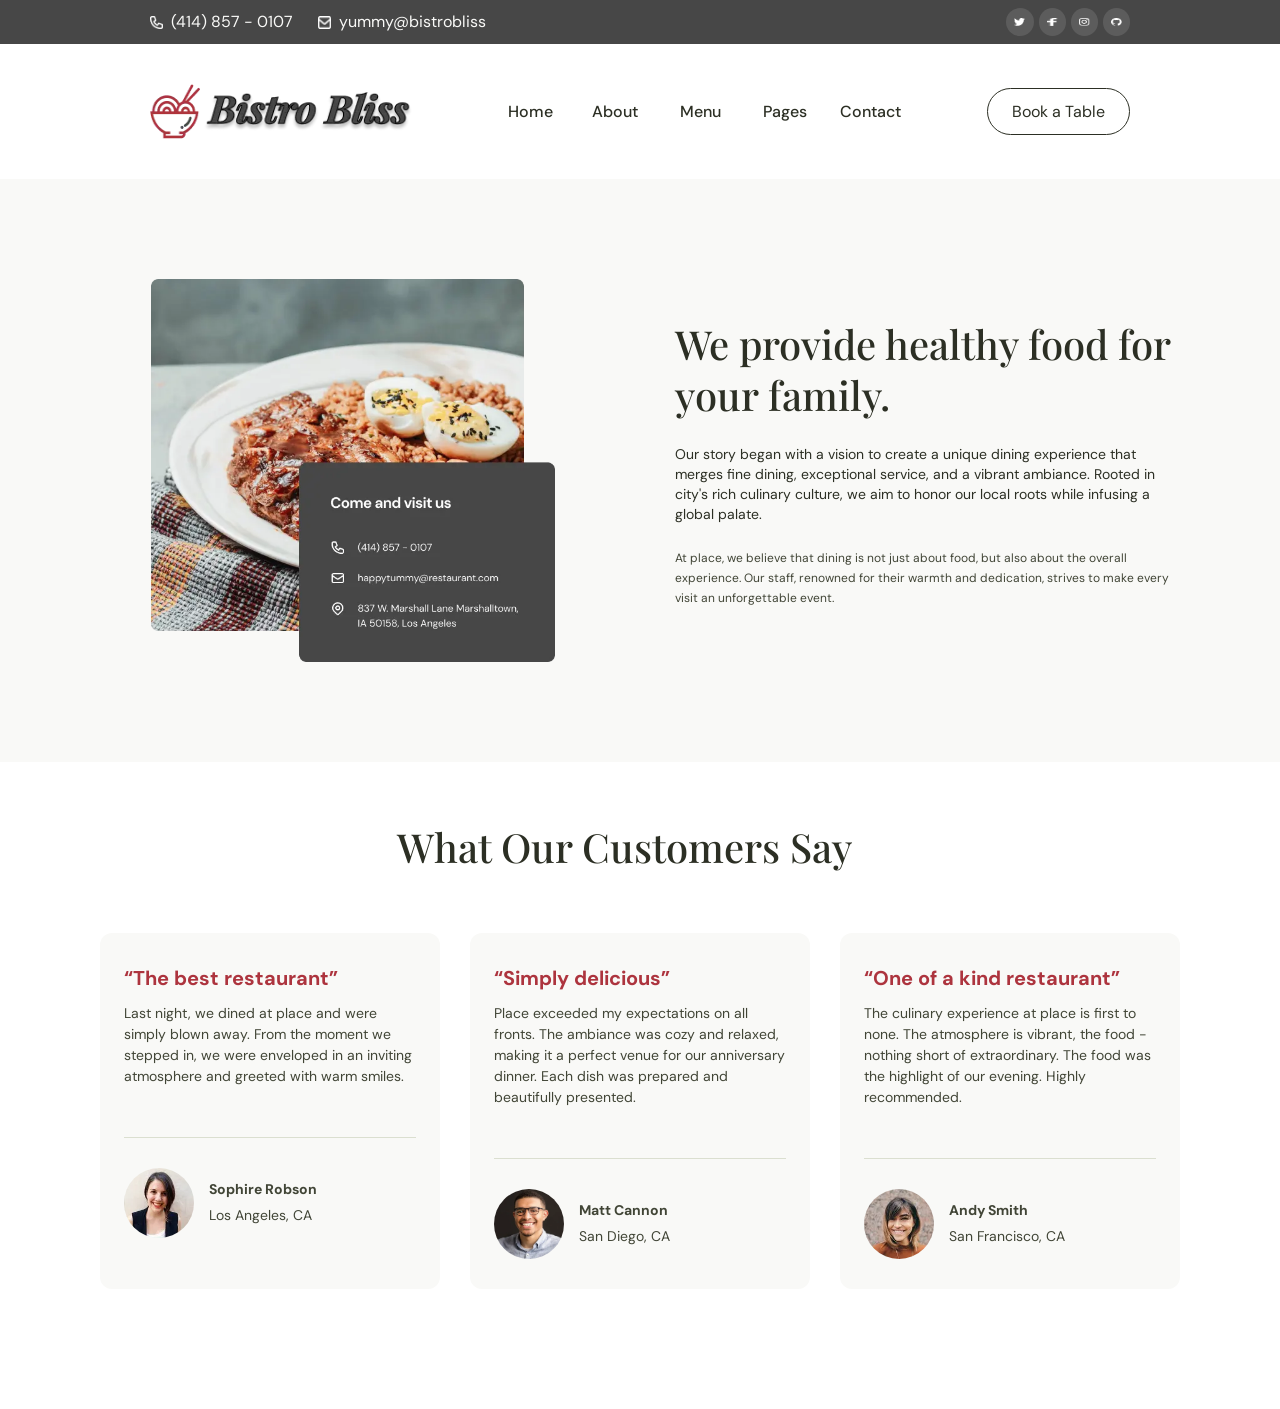
==== about.html @ e1b4f401 "about_customers_respo" ====
<!DOCTYPE html>
<html lang="en">
<head>
    <meta charset="UTF-8">
    <meta name="viewport" content="width=device-width, initial-scale=1.0">
    <link rel="preconnect" href="https://fonts.googleapis.com">
    <link rel="preconnect" href="https://fonts.gstatic.com" crossorigin>
    <link rel="preconnect" href="https://fonts.googleapis.com">
    <link rel="preconnect" href="https://fonts.gstatic.com" crossorigin>
    <link href="https://fonts.googleapis.com/css2?family=DM+Sans:ital,opsz,wght@0,9..40,100..1000;1,9..40,100..1000&family=Playfair+Display:ital,wght@0,400..900;1,400..900&display=swap" rel="stylesheet"><link href="./src/output.css" rel="stylesheet">
    <title>About</title>
</head>
<body>
        <header>
        <div class="topheader bg-topbar px-[5px] md:px-[50px] lg:px-[150px] ">
            <div class="lg:container_auto row">
            <div class="info row gap-[15px] md:gap-[25px] ">
                <div class="phone row topbar_icon">
                    <img src="./img/icons/phone.png" alt="phone" class=" w-[8px] h-[8px] md:w-[13px] md:h-[13px]">
                    <span class="font-normal text-[8px] md:text-[12px] lg:text-[16px] font-Regular">(414) 857 - 0107</span>
                </div>
                <div class="mail row topbar_icon">
                    <img src="./img/icons/mail.png" alt="mail" class="w-[8px] h-[8px] md:w-[13px] h-[13px]">
                    <span class="font-normal  text-[8px] md:text-[12px] lg:text-[16px] font-Regular">yummy@bistrobliss</span>
                </div>
            </div>
            <div class="social row gap-[5px] "> 
                <div class="icons_topbar_right">
                <img src="./img/icons/twitter.webp" alt="twitter" class="w-[11px] h-[8px]  ">
                </div>
                <div class="icons_topbar_right">
                <img src="./img/icons/facbook.webp" alt="facbook" class="w-[11px] h-[8px]">
                </div>
                <div class="icons_topbar_right">
                <img src="./img/icons/insta.webp" alt="insta" class="w-[11px] h-[8px]">
                </div>
                <div class="icons_topbar_right">
                <img src="./img/icons/githup.webp" alt="githup" class="w-[11px] h-[8px]">
                </div>
            </div>
        </div>
        </div>
        <div class="header  py-[5px] px-[5px] md:px-[50px] xl:px-[150px] md:py-[20px] lg:py-[40px]">
            <div class="lg:container_auto row">
            <div class="logo row  gap-[3px]">
                  <img src="./img/icons/header/bars.png" alt="bars" class=" w-[25px] h-[20px] md:w-[40px] h-[45px] block lg:hidden">
                <img src="./img/icons/header/japanese-food.webp" alt="japanese-food" class="w-[25px] h-[20px] md:w-[40px] h-[45px] xl:w-[50px] h-[55px]">
                <img src="./img/icons/header/Cuisine.webp" alt="Cuisine" class="w-[140px] h-[10px] md:w-[190px] h-[30px] xl:w-[210px] h-[40px]">
            </div>
            <div class="header_list hidden lg:block">
                <ul class="row gap-[8px]">
                    <li class="list_hover list_text"> Home</li>
                    <li class="list_hover list_text">About</li>
                    <li class="list_hover list_text">Menu</li>
                    <li class="list_hover list_text">Pages</li>
                    <li class="list_hover list_text">Contact</li>
                </ul>
            </div>
            <div class="header_button">
                <a href="#" class="rounded-[118px] text-[12px] md:text-[16px] w-[148px] h-[48px] border-[1.5px] text-main  py-[8px] px-[15px] md:py-[12px] md:px-[24px]">Book a Table </a>
            </div>
            </div>
        </div>
        
     </header>
      <section class="about bg-backgrond py-[60px]  px-[20px] md:px-[50px] lg:px-[100px] lg:py-[100px] ">
        <div class="container_auto grid sm:gap-[50px] xl:gap-[70px] grid-cols-1 lg:grid-cols-2">
        <div class="photo flex justify-center">
            <img src="./img/about_page/hero.webp" alt="hero_about" class= w-[80%] h-[80%] lg:w-full lg:h-full">
        </div>
        <div class="info  py-[40px] flex flex-col gap-[24px]">
            <h2 class=" text-main text-[20px] md:text-[30px] lg:text-[40px]" >We provide healthy food for your family.</h2>
            <p class=" text-main text-[10px] md:text-[12px]  lg:text-[14px] leading-[20px] font-primary ">Our story began with a vision to create a unique dining experience that merges fine dining, exceptional service, and a vibrant ambiance. Rooted in city's rich culinary culture, we aim to honor our local roots while infusing a global palate.</p>
            <p class=" text-menup text-[10px] md:text-[11px] lg:text-[12px] leading-[20px] font-primary ">At place, we believe that dining is not just about food, but also about the overall experience. Our staff, renowned for their warmth and dedication, strives to make every visit an unforgettable event.</p>
            
        </div>
        
        </div>
    </section>
    <section class="Customers  py-[40px]  px-[20px] md:px-[50px] lg:px-[100px] lg:py-[60px] ">
        <h2 class=" text-main text-[20px] md:text-[30px] lg:text-[40px] w-[90%] md:w-[50%] lg:w-[45%] mx-auto " >What Our Customers Say</h2>
      <div class="container_auto  grid grid-cols-1 md:grid-cols-2 lg:grid-cols-3 md:gap-[30px] md:py-[60px] gap-[20px] py-[30px]">
        <div class="serveices_items bg-backgrond  ">
           <div class="serveices_info flex flex-col gap-[10px] ">
           <h3 class="text-main text-[14px] md:text-[18px] lg:text-[20px] text-muted" >“The best restaurant”</h3>
           <p class=" text-menup  text-[10px] md:text-[12px]  lg:text-[14px]">Last night, we dined at place and were simply blown away. From the moment we stepped in, we were enveloped in an inviting atmosphere and greeted with warm smiles.</p>
           <div class="border-b-1 border-[#DBDFD0] py-[20px]"></div>
            <div class="user flex ] pt-[20px] gap-[15px] items-center">
                <div class="user_img ">
                    <img src="./img/customer/9e2e9da1565f9c6b2dc8497c799ae567dd434cbd.webp" alt="" class="rounded-full w-[70px]">
                </div>
                <div class="user_info flex flex-col gap-[5px]">
                    <span class="text-menup  text-[10px] md:text-[12px]  lg:text-[14px] font-bold" >Sophire Robson</span>
                    <span class="text-menup  text-[10px] md:text-[12px]  lg:text-[14px]">Los Angeles, CA</span>
                </div>
            </div>
        
            </div>
        </div>
         <div class="serveices_items bg-backgrond ">
           <div class="serveices_info flex flex-col gap-[10px]">
           <h3 class="text-main text-[14px] md:text-[18px] lg:text-[20px] text-muted" >“Simply delicious”</h3>
           <p class=" text-menup  text-[10px] md:text-[12px]  lg:text-[14px]">Place exceeded my expectations on all fronts. The ambiance was cozy and relaxed, making it a perfect venue for our anniversary dinner. Each dish was prepared and beautifully presented.</p>
           <div class="border-b-1 border-[#DBDFD0] py-[20px]"></div>
            <div class="user flex ] pt-[20px] gap-[15px] items-center">
                <div class="user_img ">
                    <img src="./img/customer/2e912c190abe8607b76bdf120be957332b759384.webp" alt="" class="rounded-full w-[70px]">
                </div>
                <div class="user_info flex flex-col gap-[5px]">
                    <span class="text-menup  text-[10px] md:text-[12px]  lg:text-[14px] font-bold" >Matt Cannon</span>
                    <span class="text-menup  text-[10px] md:text-[12px]  lg:text-[14px]">San Diego, CA</span>
                </div>
            </div>
        
            </div>
        </div>
        <div class="serveices_items bg-backgrond ">
           <div class="serveices_info flex flex-col gap-[10px]">
           <h3 class="text-main text-[14px] md:text-[18px] lg:text-[20px] text-muted" >“One of a kind restaurant”</h3>
           <p class=" text-menup  text-[10px] md:text-[12px]  lg:text-[14px]">The culinary experience at place is first to none. The atmosphere is vibrant, the food - nothing short of extraordinary. The food was the highlight of our evening. Highly recommended.</p>
           <div class="border-b-1 border-[#DBDFD0] py-[20px]"></div>
            <div class="user flex ] pt-[20px] gap-[15px] items-center">
                <div class="user_img ">
                    <img src="./img/customer/1748354c4f162c8c18fab19a888f0b7bb1361f13.webp" alt="" class="rounded-full w-[70px]">
                </div>
                <div class="user_info flex flex-col gap-[5px]">
                    <span class="text-menup  text-[10px] md:text-[12px]  lg:text-[14px] font-bold" >Andy Smith</span>
                    <span class="text-menup  text-[10px] md:text-[12px]  lg:text-[14px]">San Francisco, CA</span>
                </div>
            </div>
        
            </div>
        </div>
      </div>
    </section>
</body>
</html>
---- src/output.css ----
/*! tailwindcss v4.2.4 | MIT License | https://tailwindcss.com */
@layer properties;
@layer theme, base, components, utilities;
@layer theme {
  :root, :host {
    --font-sans: ui-sans-serif, system-ui, sans-serif, "Apple Color Emoji",
      "Segoe UI Emoji", "Segoe UI Symbol", "Noto Color Emoji";
    --font-mono: ui-monospace, SFMono-Regular, Menlo, Monaco, Consolas, "Liberation Mono",
      "Courier New", monospace;
    --color-gray-500: oklch(55.1% 0.027 264.364);
    --color-white: #fff;
    --spacing: 0.25rem;
    --font-weight-normal: 400;
    --font-weight-medium: 500;
    --font-weight-bold: 700;
    --default-transition-duration: 150ms;
    --default-transition-timing-function: cubic-bezier(0.4, 0, 0.2, 1);
    --default-font-family: var(--font-sans);
    --default-mono-font-family: var(--font-mono);
    --color-backgrond: #F9F9F7;
    --color-forground: #FFFFFF;
    --color-main: #2C2F24;
    --color-muted: #AD343E;
    --color-topbar: #474747;
    --color-redbutton: #AD343E;
    --font-primary: "DM Sans";
    --color-menup: #414536;
    --color-iconBG: #F9F9F71F;
  }
}
@layer base {
  *, ::after, ::before, ::backdrop, ::file-selector-button {
    box-sizing: border-box;
    margin: 0;
    padding: 0;
    border: 0 solid;
  }
  html, :host {
    line-height: 1.5;
    -webkit-text-size-adjust: 100%;
    tab-size: 4;
    font-family: var(--default-font-family, ui-sans-serif, system-ui, sans-serif, "Apple Color Emoji", "Segoe UI Emoji", "Segoe UI Symbol", "Noto Color Emoji");
    font-feature-settings: var(--default-font-feature-settings, normal);
    font-variation-settings: var(--default-font-variation-settings, normal);
    -webkit-tap-highlight-color: transparent;
  }
  hr {
    height: 0;
    color: inherit;
    border-top-width: 1px;
  }
  abbr:where([title]) {
    -webkit-text-decoration: underline dotted;
    text-decoration: underline dotted;
  }
  h1, h2, h3, h4, h5, h6 {
    font-size: inherit;
    font-weight: inherit;
  }
  a {
    color: inherit;
    -webkit-text-decoration: inherit;
    text-decoration: inherit;
  }
  b, strong {
    font-weight: bolder;
  }
  code, kbd, samp, pre {
    font-family: var(--default-mono-font-family, ui-monospace, SFMono-Regular, Menlo, Monaco, Consolas, "Liberation Mono", "Courier New", monospace);
    font-feature-settings: var(--default-mono-font-feature-settings, normal);
    font-variation-settings: var(--default-mono-font-variation-settings, normal);
    font-size: 1em;
  }
  small {
    font-size: 80%;
  }
  sub, sup {
    font-size: 75%;
    line-height: 0;
    position: relative;
    vertical-align: baseline;
  }
  sub {
    bottom: -0.25em;
  }
  sup {
    top: -0.5em;
  }
  table {
    text-indent: 0;
    border-color: inherit;
    border-collapse: collapse;
  }
  :-moz-focusring {
    outline: auto;
  }
  progress {
    vertical-align: baseline;
  }
  summary {
    display: list-item;
  }
  ol, ul, menu {
    list-style: none;
  }
  img, svg, video, canvas, audio, iframe, embed, object {
    display: block;
    vertical-align: middle;
  }
  img, video {
    max-width: 100%;
    height: auto;
  }
  button, input, select, optgroup, textarea, ::file-selector-button {
    font: inherit;
    font-feature-settings: inherit;
    font-variation-settings: inherit;
    letter-spacing: inherit;
    color: inherit;
    border-radius: 0;
    background-color: transparent;
    opacity: 1;
  }
  :where(select:is([multiple], [size])) optgroup {
    font-weight: bolder;
  }
  :where(select:is([multiple], [size])) optgroup option {
    padding-inline-start: 20px;
  }
  ::file-selector-button {
    margin-inline-end: 4px;
  }
  ::placeholder {
    opacity: 1;
  }
  @supports (not (-webkit-appearance: -apple-pay-button))  or (contain-intrinsic-size: 1px) {
    ::placeholder {
      color: currentcolor;
      @supports (color: color-mix(in lab, red, red)) {
        color: color-mix(in oklab, currentcolor 50%, transparent);
      }
    }
  }
  textarea {
    resize: vertical;
  }
  ::-webkit-search-decoration {
    -webkit-appearance: none;
  }
  ::-webkit-date-and-time-value {
    min-height: 1lh;
    text-align: inherit;
  }
  ::-webkit-datetime-edit {
    display: inline-flex;
  }
  ::-webkit-datetime-edit-fields-wrapper {
    padding: 0;
  }
  ::-webkit-datetime-edit, ::-webkit-datetime-edit-year-field, ::-webkit-datetime-edit-month-field, ::-webkit-datetime-edit-day-field, ::-webkit-datetime-edit-hour-field, ::-webkit-datetime-edit-minute-field, ::-webkit-datetime-edit-second-field, ::-webkit-datetime-edit-millisecond-field, ::-webkit-datetime-edit-meridiem-field {
    padding-block: 0;
  }
  ::-webkit-calendar-picker-indicator {
    line-height: 1;
  }
  :-moz-ui-invalid {
    box-shadow: none;
  }
  button, input:where([type="button"], [type="reset"], [type="submit"]), ::file-selector-button {
    appearance: button;
  }
  ::-webkit-inner-spin-button, ::-webkit-outer-spin-button {
    height: auto;
  }
  [hidden]:where(:not([hidden="until-found"])) {
    display: none !important;
  }
}
@layer utilities {
  .absolute_hero {
    position: absolute;
    inset: calc(var(--spacing) * 0);
    margin-inline: auto;
    display: flex;
    width: 95%;
    flex-direction: column;
    align-items: center;
    justify-content: center;
    gap: 15px;
    text-align: center;
    color: var(--color-main);
    @media (width >= 48rem) {
      width: 80%;
    }
    @media (width >= 64rem) {
      width: 60%;
    }
    @media (width >= 64rem) {
      gap: 30px;
    }
    @media (width >= 80rem) {
      width: 50%;
    }
  }
  .relative {
    position: relative;
  }
  .container_auto {
    width: 100%;
    @media (width >= 40rem) {
      max-width: 40rem;
    }
    @media (width >= 48rem) {
      max-width: 48rem;
    }
    @media (width >= 64rem) {
      max-width: 64rem;
    }
    @media (width >= 80rem) {
      max-width: 80rem;
    }
    @media (width >= 96rem) {
      max-width: 96rem;
    }
    margin-inline: auto;
  }
  .mx-auto {
    margin-inline: auto;
  }
  .list_hover {
    display: flex;
    height: 20px;
    width: 65px;
    align-items: center;
    justify-content: center;
    border-radius: 32px;
    padding-inline: 16px;
    padding-block: 4px;
    transition-property: .5s;
    transition-timing-function: var(--tw-ease, var(--default-transition-timing-function));
    transition-duration: var(--tw-duration, var(--default-transition-duration));
    &:hover {
      @media (hover: hover) {
        background-color: #DBDFD0;
      }
    }
    @media (width >= 48rem) {
      height: 32px;
    }
    @media (width >= 48rem) {
      width: 77px;
    }
  }
  .icons_footer_right {
    display: flex;
    height: 20px;
    width: 20px;
    align-items: center;
    justify-content: center;
    border-radius: calc(infinity * 1px);
    background-color: var(--color-muted);
    transition-property: .5s;
    transition-timing-function: var(--tw-ease, var(--default-transition-timing-function));
    transition-duration: var(--tw-duration, var(--default-transition-duration));
    &:hover {
      @media (hover: hover) {
        background-color: var(--color-gray-500);
      }
    }
    @media (width >= 48rem) {
      height: 27.17px;
    }
    @media (width >= 48rem) {
      width: 27.17px;
    }
  }
  .icons_topbar_right {
    display: flex;
    height: 15px;
    width: 15px;
    align-items: center;
    justify-content: center;
    border-radius: calc(infinity * 1px);
    background-color: var(--color-iconBG);
    transition-property: .5s;
    transition-timing-function: var(--tw-ease, var(--default-transition-timing-function));
    transition-duration: var(--tw-duration, var(--default-transition-duration));
    &:hover {
      @media (hover: hover) {
        background-color: var(--color-gray-500);
      }
    }
    @media (width >= 48rem) {
      height: 27.17px;
    }
    @media (width >= 48rem) {
      width: 27.17px;
    }
  }
  .menu_items {
    display: flex;
    flex-direction: column;
    align-items: center;
    gap: 20px;
    border-radius: 12px;
    border-style: var(--tw-border-style);
    border-width: 1.5px;
    border-color: #DBDFD0;
    padding-inline: 24px;
    padding-block: 30px;
    text-align: center;
  }
  .serve_items {
    display: flex;
    flex-direction: column;
    gap: 15px;
    border-radius: 12px;
    background-color: var(--color-white);
  }
  .serveices_items {
    display: flex;
    flex-direction: column;
    gap: 30px;
    border-radius: 12px;
    padding-inline: 24px;
    padding-block: 30px;
  }
  .row {
    display: flex;
    align-items: center;
    justify-content: space-between;
  }
  .block {
    display: block;
  }
  .flex {
    display: flex;
  }
  .grid {
    display: grid;
  }
  .hidden {
    display: none;
  }
  .inline-block {
    display: inline-block;
  }
  .table {
    display: table;
  }
  .h-\[8px\] {
    height: 8px;
  }
  .h-\[10px\] {
    height: 10px;
  }
  .h-\[13px\] {
    height: 13px;
  }
  .h-\[20px\] {
    height: 20px;
  }
  .h-\[30px\] {
    height: 30px;
  }
  .h-\[40px\] {
    height: 40px;
  }
  .h-\[45px\] {
    height: 45px;
  }
  .h-\[48px\] {
    height: 48px;
  }
  .h-\[55px\] {
    height: 55px;
  }
  .h-\[80\%\] {
    height: 80%;
  }
  .h-full {
    height: 100%;
  }
  .h-screen {
    height: 100vh;
  }
  .w-\[8px\] {
    width: 8px;
  }
  .w-\[11px\] {
    width: 11px;
  }
  .w-\[25px\] {
    width: 25px;
  }
  .w-\[70px\] {
    width: 70px;
  }
  .w-\[80\%\] {
    width: 80%;
  }
  .w-\[90\%\] {
    width: 90%;
  }
  .w-\[100\%\] {
    width: 100%;
  }
  .w-\[140px\] {
    width: 140px;
  }
  .w-\[148px\] {
    width: 148px;
  }
  .w-full {
    width: 100%;
  }
  .flex-1 {
    flex: 1;
  }
  .border-collapse {
    border-collapse: collapse;
  }
  .resize {
    resize: both;
  }
  .grid-cols-1 {
    grid-template-columns: repeat(1, minmax(0, 1fr));
  }
  .flex-col {
    flex-direction: column;
  }
  .topbar_icon {
    align-items: center;
    gap: 8px;
    padding-block: 10px;
    font-family: var(--font-primary);
    color: var(--color-backgrond);
  }
  .items-center {
    align-items: center;
  }
  .justify-between {
    justify-content: space-between;
  }
  .justify-center {
    justify-content: center;
  }
  .justify-items-center {
    justify-items: center;
  }
  .gap-\[3px\] {
    gap: 3px;
  }
  .gap-\[5px\] {
    gap: 5px;
  }
  .gap-\[8px\] {
    gap: 8px;
  }
  .gap-\[10px\] {
    gap: 10px;
  }
  .gap-\[15px\] {
    gap: 15px;
  }
  .gap-\[20px\] {
    gap: 20px;
  }
  .gap-\[24px\] {
    gap: 24px;
  }
  .gap-\[50px\] {
    gap: 50px;
  }
  .gap-\[100px\] {
    gap: 100px;
  }
  .button {
    border-radius: 118px;
    border-style: var(--tw-border-style);
    border-width: 1.5px;
    padding-inline: 14px;
    padding-block: 10px;
    font-size: 10px;
    --tw-font-weight: var(--font-weight-bold);
    font-weight: var(--font-weight-bold);
    color: var(--color-main);
    @media (width >= 48rem) {
      padding-inline: 24px;
    }
    @media (width >= 48rem) {
      padding-block: 12px;
    }
    @media (width >= 48rem) {
      font-size: 16px;
    }
  }
  .rounded-\[118px\] {
    border-radius: 118px;
  }
  .rounded-full {
    border-radius: calc(infinity * 1px);
  }
  .border {
    border-style: var(--tw-border-style);
    border-width: 1px;
  }
  .border-\[1\.5px\] {
    border-style: var(--tw-border-style);
    border-width: 1.5px;
  }
  .border-b-1 {
    border-bottom-style: var(--tw-border-style);
    border-bottom-width: 1px;
  }
  .border-\[\#DBDFD0\] {
    border-color: #DBDFD0;
  }
  .button_hover {
    transition-property: .5s;
    transition-timing-function: var(--tw-ease, var(--default-transition-timing-function));
    transition-duration: var(--tw-duration, var(--default-transition-duration));
    &:hover {
      @media (hover: hover) {
        background-color: #3f413d86;
      }
    }
  }
  .bg-backgrond {
    background-color: var(--color-backgrond);
  }
  .bg-redbutton {
    background-color: var(--color-redbutton);
  }
  .bg-topbar {
    background-color: var(--color-topbar);
  }
  .object-cover {
    object-fit: cover;
  }
  .px-\[5px\] {
    padding-inline: 5px;
  }
  .px-\[15px\] {
    padding-inline: 15px;
  }
  .px-\[20px\] {
    padding-inline: 20px;
  }
  .py-\[5px\] {
    padding-block: 5px;
  }
  .py-\[8px\] {
    padding-block: 8px;
  }
  .py-\[20px\] {
    padding-block: 20px;
  }
  .py-\[30px\] {
    padding-block: 30px;
  }
  .py-\[40px\] {
    padding-block: 40px;
  }
  .py-\[60px\] {
    padding-block: 60px;
  }
  .pt-\[20px\] {
    padding-top: 20px;
  }
  .pb-\[40px\] {
    padding-bottom: 40px;
  }
  .text-center {
    text-align: center;
  }
  .span_contant {
    font-family: var(--font-primary);
    font-size: 10px;
    --tw-font-weight: var(--font-weight-medium);
    font-weight: var(--font-weight-medium);
    @media (width >= 48rem) {
      font-size: 12px;
    }
    @media (width >= 64rem) {
      font-size: 14px;
    }
  }
  .font-primary {
    font-family: var(--font-primary);
  }
  .list_text {
    font-size: 16px;
    --tw-leading: 24px;
    line-height: 24px;
    --tw-font-weight: var(--font-weight-medium);
    font-weight: var(--font-weight-medium);
    color: var(--color-main);
  }
  .text-\[8px\] {
    font-size: 8px;
  }
  .text-\[10px\] {
    font-size: 10px;
  }
  .text-\[12px\] {
    font-size: 12px;
  }
  .text-\[14px\] {
    font-size: 14px;
  }
  .text-\[20px\] {
    font-size: 20px;
  }
  .text-\[24px\] {
    font-size: 24px;
  }
  .leading-\[12px\] {
    --tw-leading: 12px;
    line-height: 12px;
  }
  .leading-\[20px\] {
    --tw-leading: 20px;
    line-height: 20px;
  }
  .leading-\[24px\] {
    --tw-leading: 24px;
    line-height: 24px;
  }
  .leading-\[30px\] {
    --tw-leading: 30px;
    line-height: 30px;
  }
  .font-bold {
    --tw-font-weight: var(--font-weight-bold);
    font-weight: var(--font-weight-bold);
  }
  .font-medium {
    --tw-font-weight: var(--font-weight-medium);
    font-weight: var(--font-weight-medium);
  }
  .font-normal {
    --tw-font-weight: var(--font-weight-normal);
    font-weight: var(--font-weight-normal);
  }
  .text-\[\#ADB29E\] {
    color: #ADB29E;
  }
  .text-forground {
    color: var(--color-forground);
  }
  .text-main {
    color: var(--color-main);
  }
  .text-menup {
    color: var(--color-menup);
  }
  .text-muted {
    color: var(--color-muted);
  }
  .underline {
    text-decoration-line: underline;
  }
  .outline {
    outline-style: var(--tw-outline-style);
    outline-width: 1px;
  }
  .sm\:gap-\[10px\] {
    @media (width >= 40rem) {
      gap: 10px;
    }
  }
  .sm\:gap-\[50px\] {
    @media (width >= 40rem) {
      gap: 50px;
    }
  }
  .md\:h-\[13px\] {
    @media (width >= 48rem) {
      height: 13px;
    }
  }
  .md\:w-\[13px\] {
    @media (width >= 48rem) {
      width: 13px;
    }
  }
  .md\:w-\[40px\] {
    @media (width >= 48rem) {
      width: 40px;
    }
  }
  .md\:w-\[50\%\] {
    @media (width >= 48rem) {
      width: 50%;
    }
  }
  .md\:w-\[75\%\] {
    @media (width >= 48rem) {
      width: 75%;
    }
  }
  .md\:w-\[190px\] {
    @media (width >= 48rem) {
      width: 190px;
    }
  }
  .md\:flex-1 {
    @media (width >= 48rem) {
      flex: 1;
    }
  }
  .md\:grid-cols-2 {
    @media (width >= 48rem) {
      grid-template-columns: repeat(2, minmax(0, 1fr));
    }
  }
  .md\:gap-\[0px\] {
    @media (width >= 48rem) {
      gap: 0px;
    }
  }
  .md\:gap-\[25px\] {
    @media (width >= 48rem) {
      gap: 25px;
    }
  }
  .md\:gap-\[30px\] {
    @media (width >= 48rem) {
      gap: 30px;
    }
  }
  .md\:gap-\[50px\] {
    @media (width >= 48rem) {
      gap: 50px;
    }
  }
  .md\:px-\[24px\] {
    @media (width >= 48rem) {
      padding-inline: 24px;
    }
  }
  .md\:px-\[50px\] {
    @media (width >= 48rem) {
      padding-inline: 50px;
    }
  }
  .md\:py-\[12px\] {
    @media (width >= 48rem) {
      padding-block: 12px;
    }
  }
  .md\:py-\[20px\] {
    @media (width >= 48rem) {
      padding-block: 20px;
    }
  }
  .md\:py-\[60px\] {
    @media (width >= 48rem) {
      padding-block: 60px;
    }
  }
  .md\:py-\[90px\] {
    @media (width >= 48rem) {
      padding-block: 90px;
    }
  }
  .md\:text-\[1px\] {
    @media (width >= 48rem) {
      font-size: 1px;
    }
  }
  .md\:text-\[11px\] {
    @media (width >= 48rem) {
      font-size: 11px;
    }
  }
  .md\:text-\[12px\] {
    @media (width >= 48rem) {
      font-size: 12px;
    }
  }
  .md\:text-\[14px\] {
    @media (width >= 48rem) {
      font-size: 14px;
    }
  }
  .md\:text-\[16px\] {
    @media (width >= 48rem) {
      font-size: 16px;
    }
  }
  .md\:text-\[18px\] {
    @media (width >= 48rem) {
      font-size: 18px;
    }
  }
  .md\:text-\[30px\] {
    @media (width >= 48rem) {
      font-size: 30px;
    }
  }
  .md\:text-\[40px\] {
    @media (width >= 48rem) {
      font-size: 40px;
    }
  }
  .md\:leading-\[20px\] {
    @media (width >= 48rem) {
      --tw-leading: 20px;
      line-height: 20px;
    }
  }
  .md\:leading-\[70px\] {
    @media (width >= 48rem) {
      --tw-leading: 70px;
      line-height: 70px;
    }
  }
  .lg\:container_auto {
    @media (width >= 64rem) {
      width: 100%;
      @media (width >= 40rem) {
        max-width: 40rem;
      }
      @media (width >= 48rem) {
        max-width: 48rem;
      }
      @media (width >= 64rem) {
        max-width: 64rem;
      }
      @media (width >= 80rem) {
        max-width: 80rem;
      }
      @media (width >= 96rem) {
        max-width: 96rem;
      }
      margin-inline: auto;
    }
  }
  .lg\:block {
    @media (width >= 64rem) {
      display: block;
    }
  }
  .lg\:hidden {
    @media (width >= 64rem) {
      display: none;
    }
  }
  .lg\:h-full {
    @media (width >= 64rem) {
      height: 100%;
    }
  }
  .lg\:w-\[45\%\] {
    @media (width >= 64rem) {
      width: 45%;
    }
  }
  .lg\:w-\[70\%\] {
    @media (width >= 64rem) {
      width: 70%;
    }
  }
  .lg\:w-full {
    @media (width >= 64rem) {
      width: 100%;
    }
  }
  .lg\:grid-cols-2 {
    @media (width >= 64rem) {
      grid-template-columns: repeat(2, minmax(0, 1fr));
    }
  }
  .lg\:grid-cols-3 {
    @media (width >= 64rem) {
      grid-template-columns: repeat(3, minmax(0, 1fr));
    }
  }
  .lg\:gap-\[30px\] {
    @media (width >= 64rem) {
      gap: 30px;
    }
  }
  .lg\:gap-\[100px\] {
    @media (width >= 64rem) {
      gap: 100px;
    }
  }
  .lg\:px-\[100px\] {
    @media (width >= 64rem) {
      padding-inline: 100px;
    }
  }
  .lg\:px-\[150px\] {
    @media (width >= 64rem) {
      padding-inline: 150px;
    }
  }
  .lg\:py-\[40px\] {
    @media (width >= 64rem) {
      padding-block: 40px;
    }
  }
  .lg\:py-\[60px\] {
    @media (width >= 64rem) {
      padding-block: 60px;
    }
  }
  .lg\:py-\[100px\] {
    @media (width >= 64rem) {
      padding-block: 100px;
    }
  }
  .lg\:text-\[12px\] {
    @media (width >= 64rem) {
      font-size: 12px;
    }
  }
  .lg\:text-\[14px\] {
    @media (width >= 64rem) {
      font-size: 14px;
    }
  }
  .lg\:text-\[16px\] {
    @media (width >= 64rem) {
      font-size: 16px;
    }
  }
  .lg\:text-\[20px\] {
    @media (width >= 64rem) {
      font-size: 20px;
    }
  }
  .lg\:text-\[40px\] {
    @media (width >= 64rem) {
      font-size: 40px;
    }
  }
  .lg\:text-\[70px\] {
    @media (width >= 64rem) {
      font-size: 70px;
    }
  }
  .lg\:leading-\[32px\] {
    @media (width >= 64rem) {
      --tw-leading: 32px;
      line-height: 32px;
    }
  }
  .lg\:leading-\[70px\] {
    @media (width >= 64rem) {
      --tw-leading: 70px;
      line-height: 70px;
    }
  }
  .xl\:w-\[50px\] {
    @media (width >= 80rem) {
      width: 50px;
    }
  }
  .xl\:w-\[210px\] {
    @media (width >= 80rem) {
      width: 210px;
    }
  }
  .xl\:grid-cols-4 {
    @media (width >= 80rem) {
      grid-template-columns: repeat(4, minmax(0, 1fr));
    }
  }
  .xl\:gap-\[10px\] {
    @media (width >= 80rem) {
      gap: 10px;
    }
  }
  .xl\:gap-\[20px\] {
    @media (width >= 80rem) {
      gap: 20px;
    }
  }
  .xl\:gap-\[70px\] {
    @media (width >= 80rem) {
      gap: 70px;
    }
  }
  .xl\:px-\[150px\] {
    @media (width >= 80rem) {
      padding-inline: 150px;
    }
  }
  .xl\:text-\[100px\] {
    @media (width >= 80rem) {
      font-size: 100px;
    }
  }
  .xl\:leading-\[96px\] {
    @media (width >= 80rem) {
      --tw-leading: 96px;
      line-height: 96px;
    }
  }
}
@layer base {
  img , li {
    cursor: pointer;
  }
  body {
    font-family: var(--font-primary);
  }
  h2 {
    font-family: "Playfair Display";
    font-weight: 500;
    font-style: Medium;
    font-size: 40px;
    line-height: 50.5px;
  }
  h3 {
    font-family: "DM Sans";
    font-weight: 700;
    font-style: Bold;
    font-size: 20px;
    line-height: 30px;
    letter-spacing: -3%;
  }
}
@property --tw-border-style {
  syntax: "*";
  inherits: false;
  initial-value: solid;
}
@property --tw-font-weight {
  syntax: "*";
  inherits: false;
}
@property --tw-leading {
  syntax: "*";
  inherits: false;
}
@property --tw-outline-style {
  syntax: "*";
  inherits: false;
  initial-value: solid;
}
@layer properties {
  @supports ((-webkit-hyphens: none) and (not (margin-trim: inline))) or ((-moz-orient: inline) and (not (color:rgb(from red r g b)))) {
    *, ::before, ::after, ::backdrop {
      --tw-border-style: solid;
      --tw-font-weight: initial;
      --tw-leading: initial;
      --tw-outline-style: solid;
    }
  }
}
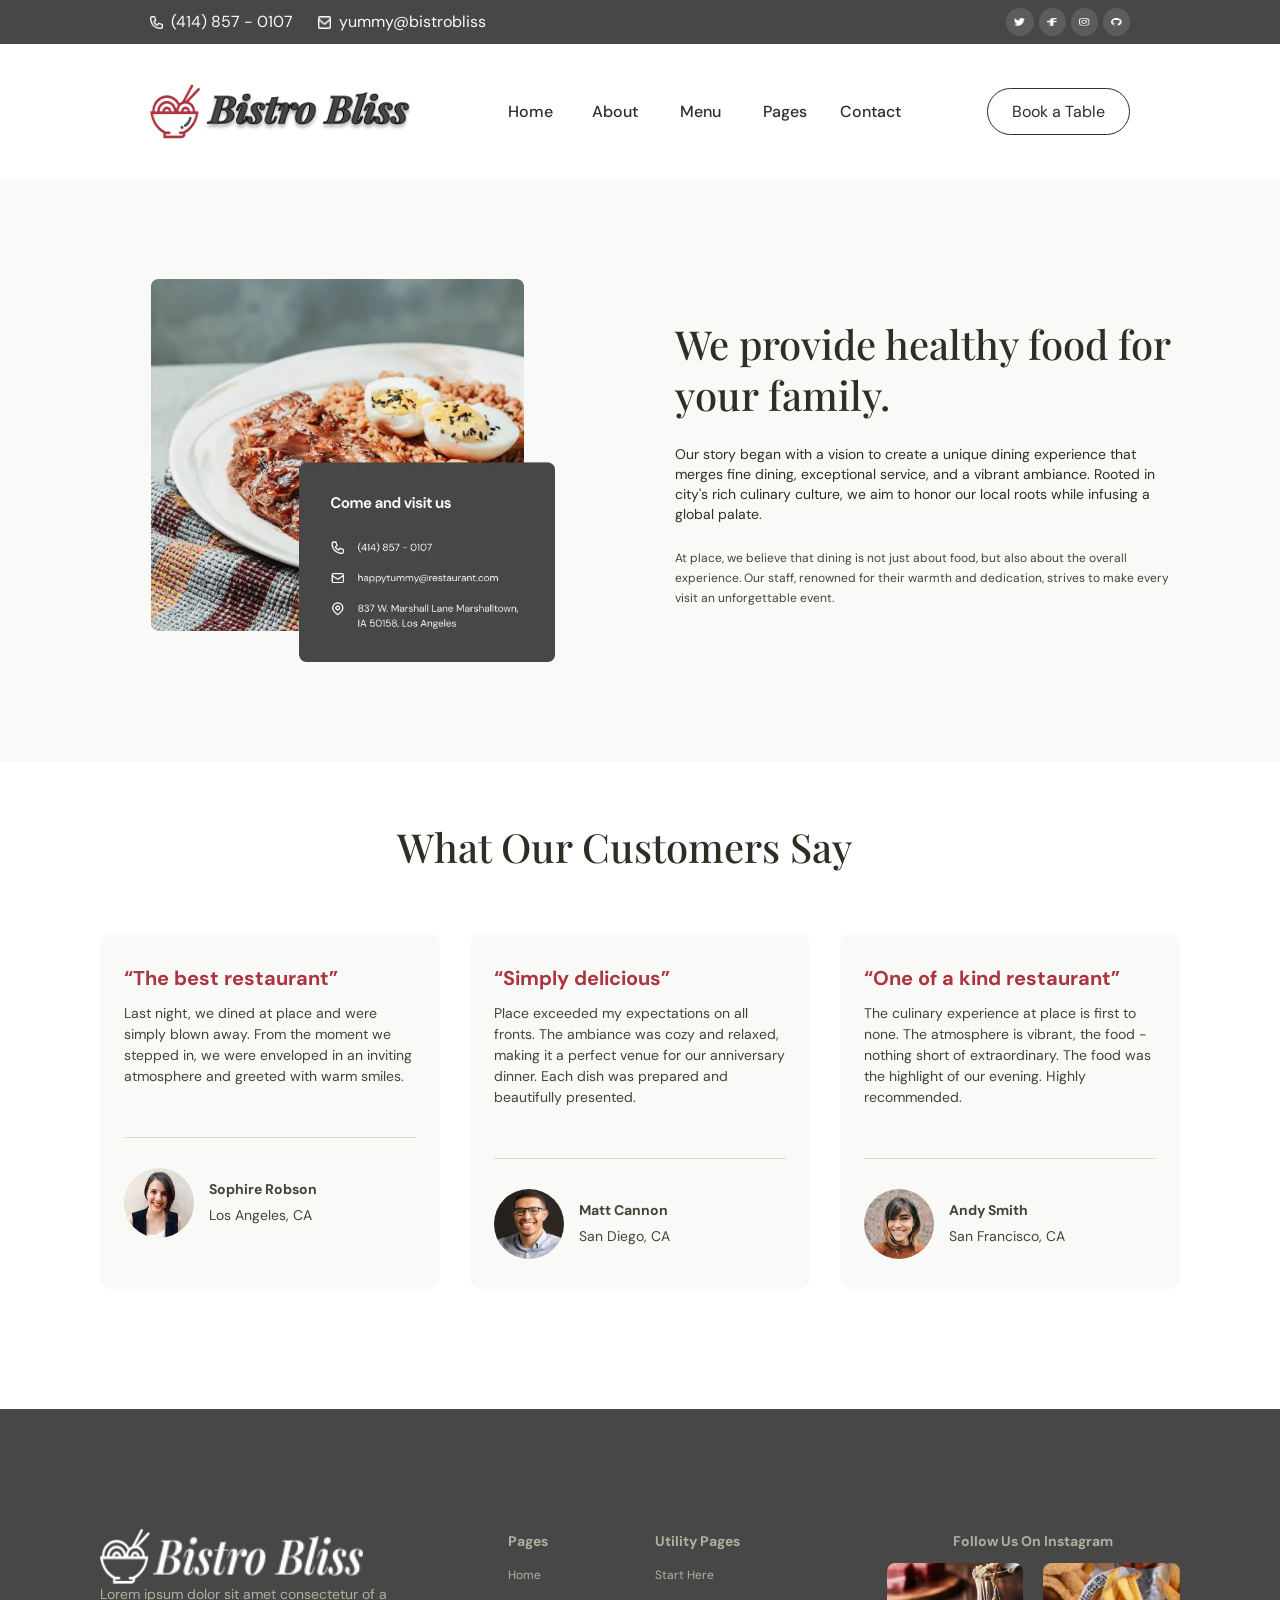
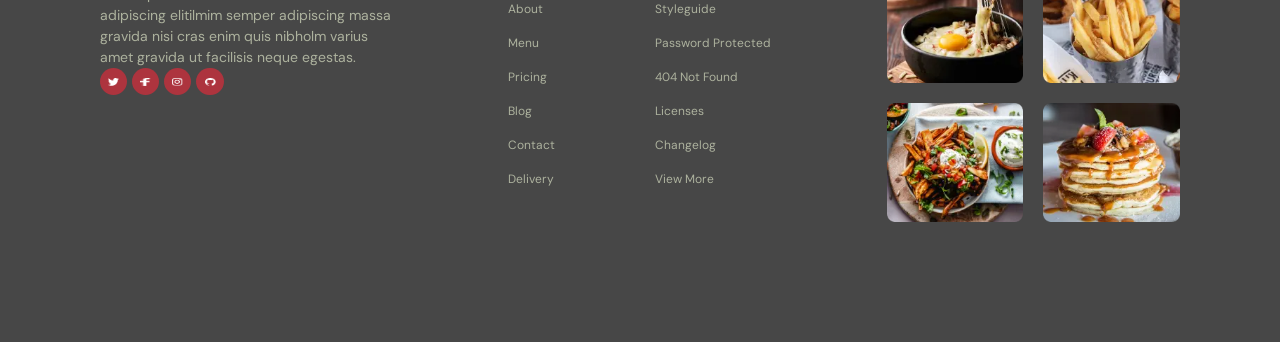
==== commit 17f9fad2: "about_footer_respo" ====
--- a/about.html
+++ b/about.html
@@ -133,5 +133,66 @@
         </div>
       </div>
     </section>
+     <footer class="  py-[40px]  px-[20px] md:px-[50px] lg:px-[100px] lg:py-[60px] bg-topbar mx-auto">
+          <div class="container_auto grid grid-cols-1 md:grid-cols-2 lg:grid-cols-3 md:gap-[30px] lg:gap-[100px] md:py-[60px] gap-[20px] py-[30px]">
+            <div class="left_footer items-center ">
+            <div class="left_footer flex items-center gap-[3px]" >
+                <img src="./img/footer/Vector.png" alt="japanese-food" class="w-[25px] h-[20px] md:w-[40px] h-[45px] xl:w-[50px] h-[55px]">
+                <img src="./img/footer/Cuisine (1).webp" alt="Cuisine" class="w-[140px] h-[10px] md:w-[190px] h-[30px] xl:w-[210px] h-[40px]">
+            </div>
+            <div class="mid_left_footer">
+             <p class=" text-[#ADB29E]  text-[10px] md:text-[12px]  lg:text-[14px] ">Lorem ipsum dolor sit amet consectetur of a adipiscing elitilmim semper adipiscing massa gravida nisi cras enim quis nibholm varius amet gravida ut facilisis neque egestas.</p>
+            </div>
+            <div class="end_left_footer flex gap-[5px]">
+                <div class="icons_footer_right">
+                <img src="./img/icons/twitter.webp" alt="twitter" class="w-[11px] h-[8px]  ">
+                </div>
+                <div class="icons_footer_right">
+                <img src="./img/icons/facbook.webp" alt="facbook" class="w-[11px] h-[8px]">
+                </div>
+                <div class="icons_footer_right">
+                <img src="./img/icons/insta.webp" alt="insta" class="w-[11px] h-[8px]">
+                </div>
+                <div class="icons_footer_right">
+                <img src="./img/icons/githup.webp" alt="githup" class="w-[11px] h-[8px]">
+                </div>
+            </div>
+          </div>
+          
+          <div class="mid_footer flex  gap-[100px] justify-center ">
+            <div class="page flex flex-col gap-[10px]">
+                <span class="font-bold  text-[10px] md:text-[14px] leading-[24px] text-[#ADB29E]">Pages</span>
+                 <a href="#" class=" text-[10px] md:text-[12px] leading-[24px] text-[#ADB29E]">Home</a>
+                 <a href="#" class=" text-[10px] md:text-[12px] leading-[24px] text-[#ADB29E]">About</a>
+                 <a href="#" class=" text-[10px] md:text-[12px] leading-[24px] text-[#ADB29E]">Menu</a>
+                 <a href="#" class=" text-[10px] md:text-[12px] leading-[24px] text-[#ADB29E]">Pricing</a>
+                 <a href="#" class=" text-[10px] md:text-[12px] leading-[24px] text-[#ADB29E]">Blog</a>
+                 <a href="#" class=" text-[10px] md:text-[12px] leading-[24px] text-[#ADB29E]">Contact</a>
+                 <a href="#" class=" text-[10px] md:text-[12px] leading-[24px] text-[#ADB29E]">Delivery</a>
+            </div>
+            <div class="utiity_page flex flex-col gap-[10px]">
+                <span class="font-bold  text-[10px] md:text-[14px] leading-[24px] text-[#ADB29E]">Utility Pages</span>
+                 <a href="#" class=" text-[10px] md:text-[12px] leading-[24px] text-[#ADB29E]">Start Here</a>
+                 <a href="#" class=" text-[10px] md:text-[12px] leading-[24px] text-[#ADB29E]">Styleguide</a>
+                 <a href="#" class=" text-[10px] md:text-[12px] leading-[24px] text-[#ADB29E]">Password Protected</a>
+                 <a href="#" class=" text-[10px] md:text-[12px] leading-[24px] text-[#ADB29E]">404 Not Found</a>
+                 <a href="#" class=" text-[10px] md:text-[12px] leading-[24px] text-[#ADB29E]">Licenses</a>
+                 <a href="#" class=" text-[10px] md:text-[12px] leading-[24px] text-[#ADB29E]">Changelog</a>
+                 <a href="#" class=" text-[10px] md:text-[12px] leading-[24px] text-[#ADB29E]">View More</a>
+            </div>
+          </div>
+          <div class="right_footer flex flex-col gap-[10px] items-center">
+            <div>
+             <span class="font-bold  text-[10px] md:text-[14px] leading-[24px] text-[#ADB29E] ">Follow Us On Instagram</span>
+             </div>
+             <div class="footer_img grid sm:gap-[10px] xl:gap-[20px] grid-cols-1 md:grid-cols-2 h-full ">
+                <img src="./img/footer/egg (1).webp" alt="egg">
+                <img src="./img/footer/botato.webp" alt="botato">
+                <img src="./img/footer/salad.webp" alt="salad">
+                <img src="./img/footer/cake.webp" alt="cake">
+             </div>
+          </div>
+          </div>
+    </footer>
 </body>
 </html>
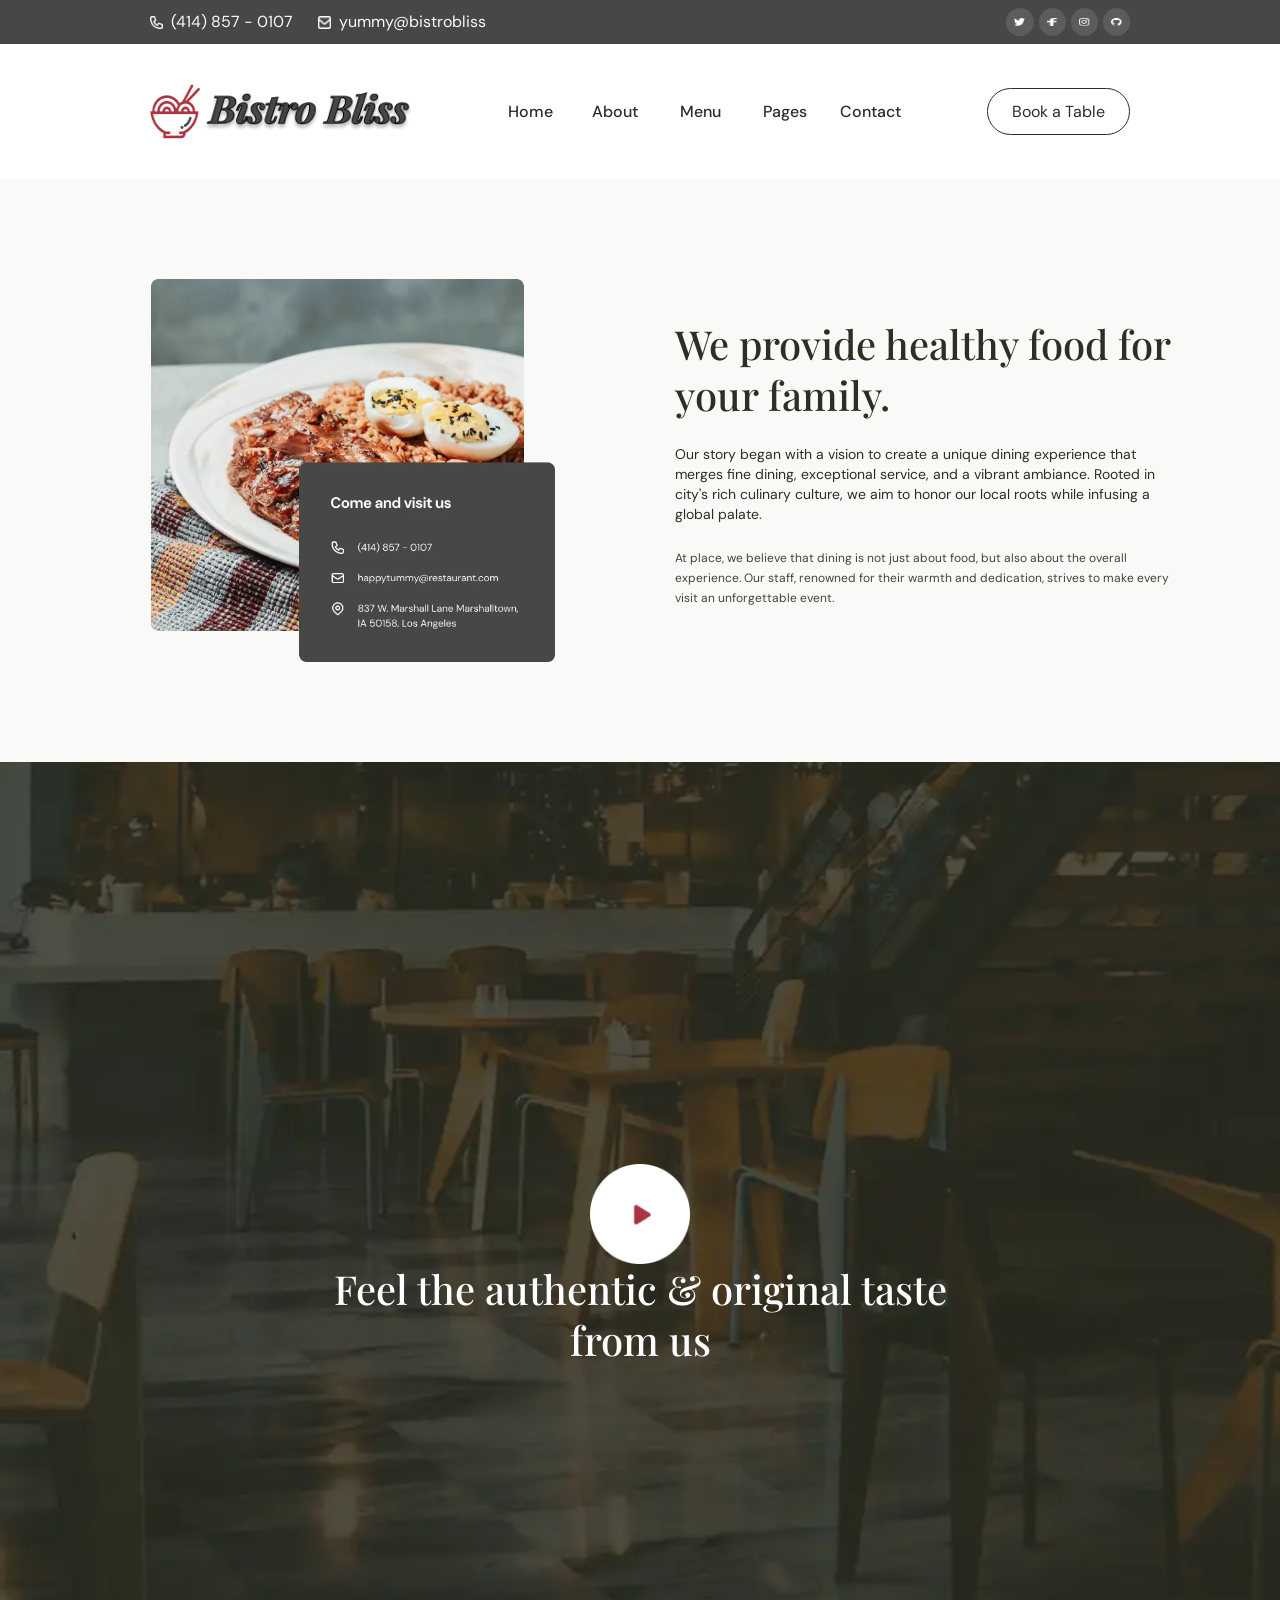
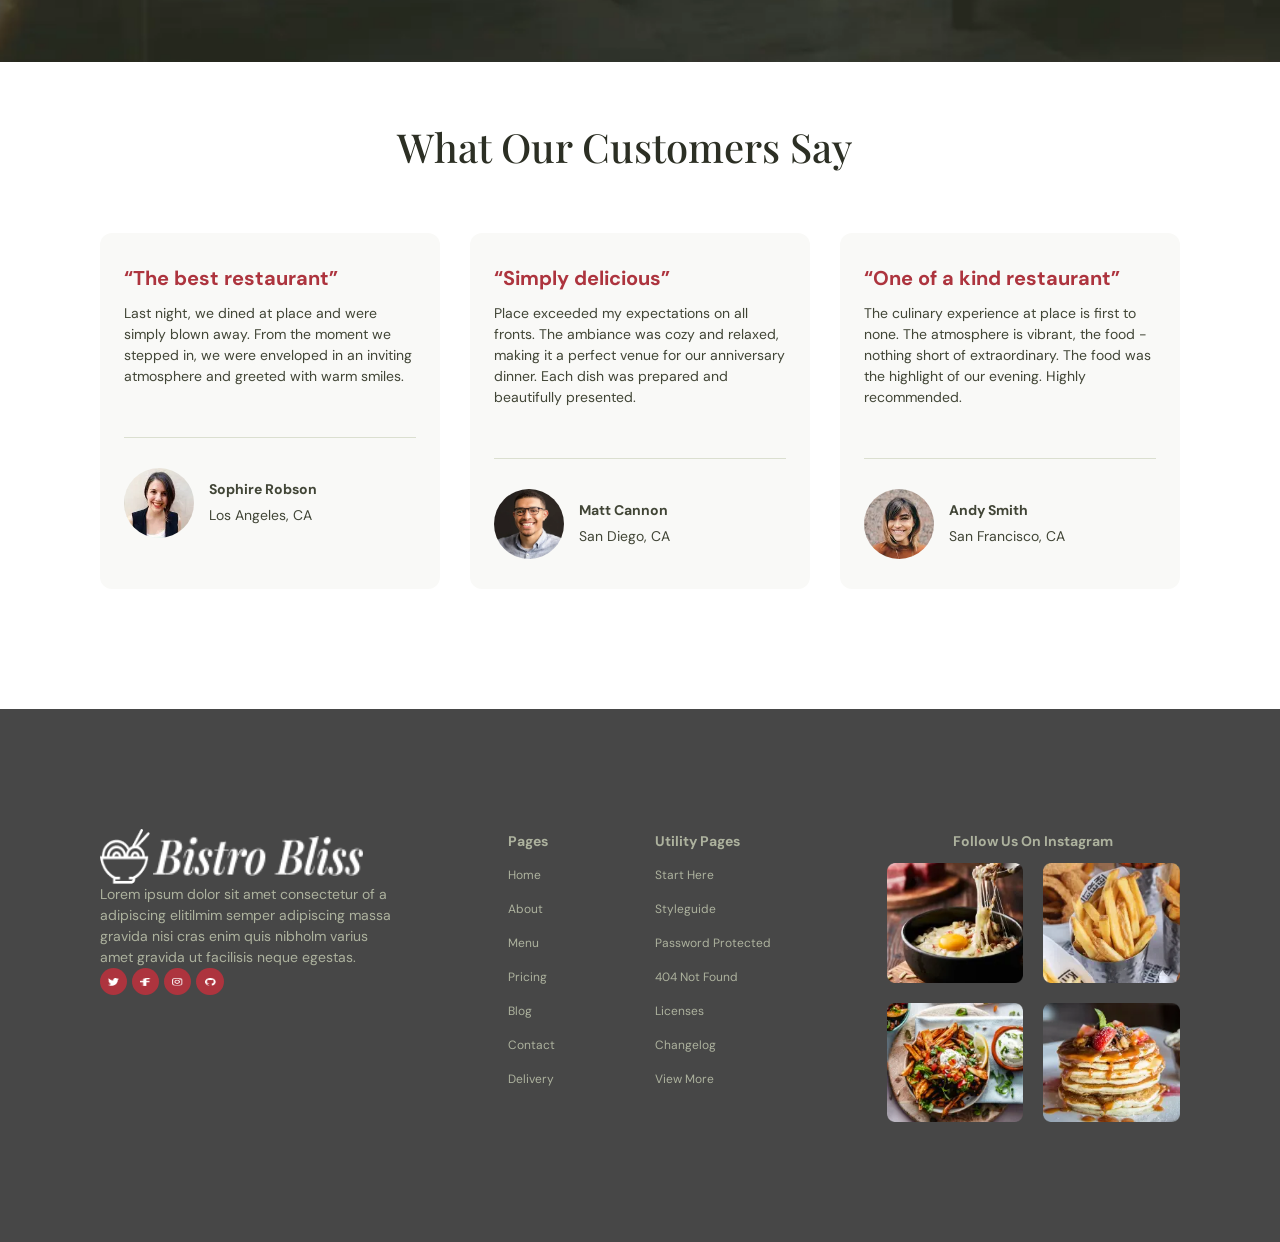
==== commit 34f4a7c6: "about_play_respo" ====
--- a/about.html
+++ b/about.html
@@ -7,11 +7,14 @@
     <link rel="preconnect" href="https://fonts.gstatic.com" crossorigin>
     <link rel="preconnect" href="https://fonts.googleapis.com">
     <link rel="preconnect" href="https://fonts.gstatic.com" crossorigin>
-    <link href="https://fonts.googleapis.com/css2?family=DM+Sans:ital,opsz,wght@0,9..40,100..1000;1,9..40,100..1000&family=Playfair+Display:ital,wght@0,400..900;1,400..900&display=swap" rel="stylesheet"><link href="./src/output.css" rel="stylesheet">
-    <title>About</title>
+    <link rel="preconnect" href="https://fonts.googleapis.com">
+<link rel="preconnect" href="https://fonts.gstatic.com" crossorigin>
+<link href="https://fonts.googleapis.com/css2?family=DM+Sans:ital,opsz,wght@0,9..40,100..1000;1,9..40,100..1000&family=Playfair+Display:ital,wght@0,400..900;1,400..900&display=swap" rel="stylesheet">
+<title>About</title>
+<link href="./src/output.css" rel="stylesheet">
 </head>
 <body>
-        <header>
+    <header>
         <div class="topheader bg-topbar px-[5px] md:px-[50px] lg:px-[150px] ">
             <div class="lg:container_auto row">
             <div class="info row gap-[15px] md:gap-[25px] ">
@@ -75,6 +78,17 @@
             
         </div>
         
+        </div>
+    </section>
+    <section class="feel relative ">
+        <img src="./img/about_page/BG (1).webp" alt="background" class="w-full h-screen object-cover ">
+        <div class=" absolute top-1/2 left-1/2 w-24 h-24 transform -translate-x-1/2 -translate-y-1/2  w-[50%]">
+        <div>
+        <img src="./img/about_page/play.webp" alt="play" class="mx-auto w-[50px] h-[50px] md:w-[70px] md:h-[70px] lg:w-[100px] lg:h-[100px] ">
+        </div>
+        <div class="  w-full  ">
+            <h2 class="text-white font-[Playfair Display] text-center text-[18px] md:text-[30px] lg:text-[40px]  w-[100%]">Feel the authentic & original taste from us</h2>
+        </div>
         </div>
     </section>
     <section class="Customers  py-[40px]  px-[20px] md:px-[50px] lg:px-[100px] lg:py-[60px] ">
--- a/src/output.css
+++ b/src/output.css
@@ -7,6 +7,8 @@
       "Segoe UI Emoji", "Segoe UI Symbol", "Noto Color Emoji";
     --font-mono: ui-monospace, SFMono-Regular, Menlo, Monaco, Consolas, "Liberation Mono",
       "Courier New", monospace;
+    --color-amber-500: oklch(76.9% 0.188 70.08);
+    --color-amber-950: oklch(27.9% 0.077 45.635);
     --color-gray-500: oklch(55.1% 0.027 264.364);
     --color-white: #fff;
     --spacing: 0.25rem;
@@ -202,8 +204,41 @@
       width: 50%;
     }
   }
+  .absolute {
+    position: absolute;
+  }
   .relative {
     position: relative;
+  }
+  .inset-0 {
+    inset: calc(var(--spacing) * 0);
+  }
+  .inset-\[0\] {
+    inset: 0;
+  }
+  .top-1 {
+    top: calc(var(--spacing) * 1);
+  }
+  .top-1\/2 {
+    top: calc(1 / 2 * 100%);
+  }
+  .right-1 {
+    right: calc(var(--spacing) * 1);
+  }
+  .right-1\/2 {
+    right: calc(1 / 2 * 100%);
+  }
+  .bottom-1 {
+    bottom: calc(var(--spacing) * 1);
+  }
+  .bottom-1\/2 {
+    bottom: calc(1 / 2 * 100%);
+  }
+  .left-1 {
+    left: calc(var(--spacing) * 1);
+  }
+  .left-1\/2 {
+    left: calc(1 / 2 * 100%);
   }
   .container_auto {
     width: 100%;
@@ -348,9 +383,21 @@
   .table {
     display: table;
   }
+  .h-24 {
+    height: calc(var(--spacing) * 24);
+  }
+  .h-\[0px\] {
+    height: 0px;
+  }
+  .h-\[5\%\] {
+    height: 5%;
+  }
   .h-\[8px\] {
     height: 8px;
   }
+  .h-\[10\%\] {
+    height: 10%;
+  }
   .h-\[10px\] {
     height: 10px;
   }
@@ -372,9 +419,15 @@
   .h-\[48px\] {
     height: 48px;
   }
+  .h-\[50px\] {
+    height: 50px;
+  }
   .h-\[55px\] {
     height: 55px;
   }
+  .h-\[70px\] {
+    height: 70px;
+  }
   .h-\[80\%\] {
     height: 80%;
   }
@@ -384,15 +437,45 @@
   .h-screen {
     height: 100vh;
   }
+  .w-24 {
+    width: calc(var(--spacing) * 24);
+  }
+  .w-\[0px\] {
+    width: 0px;
+  }
+  .w-\[5\%\] {
+    width: 5%;
+  }
   .w-\[8px\] {
     width: 8px;
   }
   .w-\[11px\] {
     width: 11px;
   }
+  .w-\[20\%\] {
+    width: 20%;
+  }
   .w-\[25px\] {
     width: 25px;
   }
+  .w-\[30\%\] {
+    width: 30%;
+  }
+  .w-\[40\%\] {
+    width: 40%;
+  }
+  .w-\[50\%\] {
+    width: 50%;
+  }
+  .w-\[50\] {
+    width: 50;
+  }
+  .w-\[50px\] {
+    width: 50px;
+  }
+  .w-\[60\%\] {
+    width: 60%;
+  }
   .w-\[70px\] {
     width: 70px;
   }
@@ -405,12 +488,21 @@
   .w-\[100\%\] {
     width: 100%;
   }
+  .w-\[100\] {
+    width: 100;
+  }
+  .w-\[100px\] {
+    width: 100px;
+  }
   .w-\[140px\] {
     width: 140px;
   }
   .w-\[148px\] {
     width: 148px;
   }
+  .w-auto {
+    width: auto;
+  }
   .w-full {
     width: 100%;
   }
@@ -419,6 +511,61 @@
   }
   .border-collapse {
     border-collapse: collapse;
+  }
+  .-translate-x-1 {
+    --tw-translate-x: calc(var(--spacing) * -1);
+    translate: var(--tw-translate-x) var(--tw-translate-y);
+  }
+  .-translate-x-1\/2 {
+    --tw-translate-x: calc(calc(1 / 2 * 100%) * -1);
+    translate: var(--tw-translate-x) var(--tw-translate-y);
+  }
+  .-translate-x-2 {
+    --tw-translate-x: calc(var(--spacing) * -2);
+    translate: var(--tw-translate-x) var(--tw-translate-y);
+  }
+  .-translate-x-2\/2 {
+    --tw-translate-x: calc(calc(2 / 2 * 100%) * -1);
+    translate: var(--tw-translate-x) var(--tw-translate-y);
+  }
+  .-translate-y-1 {
+    --tw-translate-y: calc(var(--spacing) * -1);
+    translate: var(--tw-translate-x) var(--tw-translate-y);
+  }
+  .-translate-y-1\/2 {
+    --tw-translate-y: calc(calc(1 / 2 * 100%) * -1);
+    translate: var(--tw-translate-x) var(--tw-translate-y);
+  }
+  .-translate-y-2 {
+    --tw-translate-y: calc(var(--spacing) * -2);
+    translate: var(--tw-translate-x) var(--tw-translate-y);
+  }
+  .-translate-y-2\/2 {
+    --tw-translate-y: calc(calc(2 / 2 * 100%) * -1);
+    translate: var(--tw-translate-x) var(--tw-translate-y);
+  }
+  .-translate-y-2\/3 {
+    --tw-translate-y: calc(calc(2 / 3 * 100%) * -1);
+    translate: var(--tw-translate-x) var(--tw-translate-y);
+  }
+  .-translate-y-3 {
+    --tw-translate-y: calc(var(--spacing) * -3);
+    translate: var(--tw-translate-x) var(--tw-translate-y);
+  }
+  .-translate-y-3\/3 {
+    --tw-translate-y: calc(calc(3 / 3 * 100%) * -1);
+    translate: var(--tw-translate-x) var(--tw-translate-y);
+  }
+  .-translate-y-3\/4 {
+    --tw-translate-y: calc(calc(3 / 4 * 100%) * -1);
+    translate: var(--tw-translate-x) var(--tw-translate-y);
+  }
+  .-translate-y-\[60\%\] {
+    --tw-translate-y: calc(60% * -1);
+    translate: var(--tw-translate-x) var(--tw-translate-y);
+  }
+  .transform {
+    transform: var(--tw-rotate-x,) var(--tw-rotate-y,) var(--tw-rotate-z,) var(--tw-skew-x,) var(--tw-skew-y,);
   }
   .resize {
     resize: both;
@@ -526,6 +673,12 @@
       }
     }
   }
+  .bg-amber-500 {
+    background-color: var(--color-amber-500);
+  }
+  .bg-amber-950 {
+    background-color: var(--color-amber-950);
+  }
   .bg-backgrond {
     background-color: var(--color-backgrond);
   }
@@ -564,6 +717,18 @@
   }
   .py-\[60px\] {
     padding-block: 60px;
+  }
+  .pt-\[7\%\] {
+    padding-top: 7%;
+  }
+  .pt-\[10\%\] {
+    padding-top: 10%;
+  }
+  .pt-\[20\%\] {
+    padding-top: 20%;
+  }
+  .pt-\[20\%px\] {
+    padding-top: 20%px;
   }
   .pt-\[20px\] {
     padding-top: 20px;
@@ -609,6 +774,9 @@
   .text-\[14px\] {
     font-size: 14px;
   }
+  .text-\[18px\] {
+    font-size: 18px;
+  }
   .text-\[20px\] {
     font-size: 20px;
   }
@@ -658,6 +826,9 @@
   .text-muted {
     color: var(--color-muted);
   }
+  .text-white {
+    color: var(--color-white);
+  }
   .underline {
     text-decoration-line: underline;
   }
@@ -675,11 +846,26 @@
       gap: 50px;
     }
   }
+  .md\:h-\[0px\] {
+    @media (width >= 48rem) {
+      height: 0px;
+    }
+  }
   .md\:h-\[13px\] {
     @media (width >= 48rem) {
       height: 13px;
     }
   }
+  .md\:h-\[70px\] {
+    @media (width >= 48rem) {
+      height: 70px;
+    }
+  }
+  .md\:h-\[100px\] {
+    @media (width >= 48rem) {
+      height: 100px;
+    }
+  }
   .md\:w-\[13px\] {
     @media (width >= 48rem) {
       width: 13px;
@@ -695,9 +881,19 @@
       width: 50%;
     }
   }
+  .md\:w-\[70px\] {
+    @media (width >= 48rem) {
+      width: 70px;
+    }
+  }
   .md\:w-\[75\%\] {
     @media (width >= 48rem) {
       width: 75%;
+    }
+  }
+  .md\:w-\[100px\] {
+    @media (width >= 48rem) {
+      width: 100px;
     }
   }
   .md\:w-\[190px\] {
@@ -848,6 +1044,16 @@
       display: none;
     }
   }
+  .lg\:h-\[100\] {
+    @media (width >= 64rem) {
+      height: 100;
+    }
+  }
+  .lg\:h-\[100px\] {
+    @media (width >= 64rem) {
+      height: 100px;
+    }
+  }
   .lg\:h-full {
     @media (width >= 64rem) {
       height: 100%;
@@ -861,6 +1067,11 @@
   .lg\:w-\[70\%\] {
     @media (width >= 64rem) {
       width: 70%;
+    }
+  }
+  .lg\:w-\[100px\] {
+    @media (width >= 64rem) {
+      width: 100px;
     }
   }
   .lg\:w-full {
@@ -1030,6 +1241,41 @@
   inherits: false;
   initial-value: solid;
 }
+@property --tw-translate-x {
+  syntax: "*";
+  inherits: false;
+  initial-value: 0;
+}
+@property --tw-translate-y {
+  syntax: "*";
+  inherits: false;
+  initial-value: 0;
+}
+@property --tw-translate-z {
+  syntax: "*";
+  inherits: false;
+  initial-value: 0;
+}
+@property --tw-rotate-x {
+  syntax: "*";
+  inherits: false;
+}
+@property --tw-rotate-y {
+  syntax: "*";
+  inherits: false;
+}
+@property --tw-rotate-z {
+  syntax: "*";
+  inherits: false;
+}
+@property --tw-skew-x {
+  syntax: "*";
+  inherits: false;
+}
+@property --tw-skew-y {
+  syntax: "*";
+  inherits: false;
+}
 @property --tw-font-weight {
   syntax: "*";
   inherits: false;
@@ -1047,6 +1293,14 @@
   @supports ((-webkit-hyphens: none) and (not (margin-trim: inline))) or ((-moz-orient: inline) and (not (color:rgb(from red r g b)))) {
     *, ::before, ::after, ::backdrop {
       --tw-border-style: solid;
+      --tw-translate-x: 0;
+      --tw-translate-y: 0;
+      --tw-translate-z: 0;
+      --tw-rotate-x: initial;
+      --tw-rotate-y: initial;
+      --tw-rotate-z: initial;
+      --tw-skew-x: initial;
+      --tw-skew-y: initial;
       --tw-font-weight: initial;
       --tw-leading: initial;
       --tw-outline-style: solid;
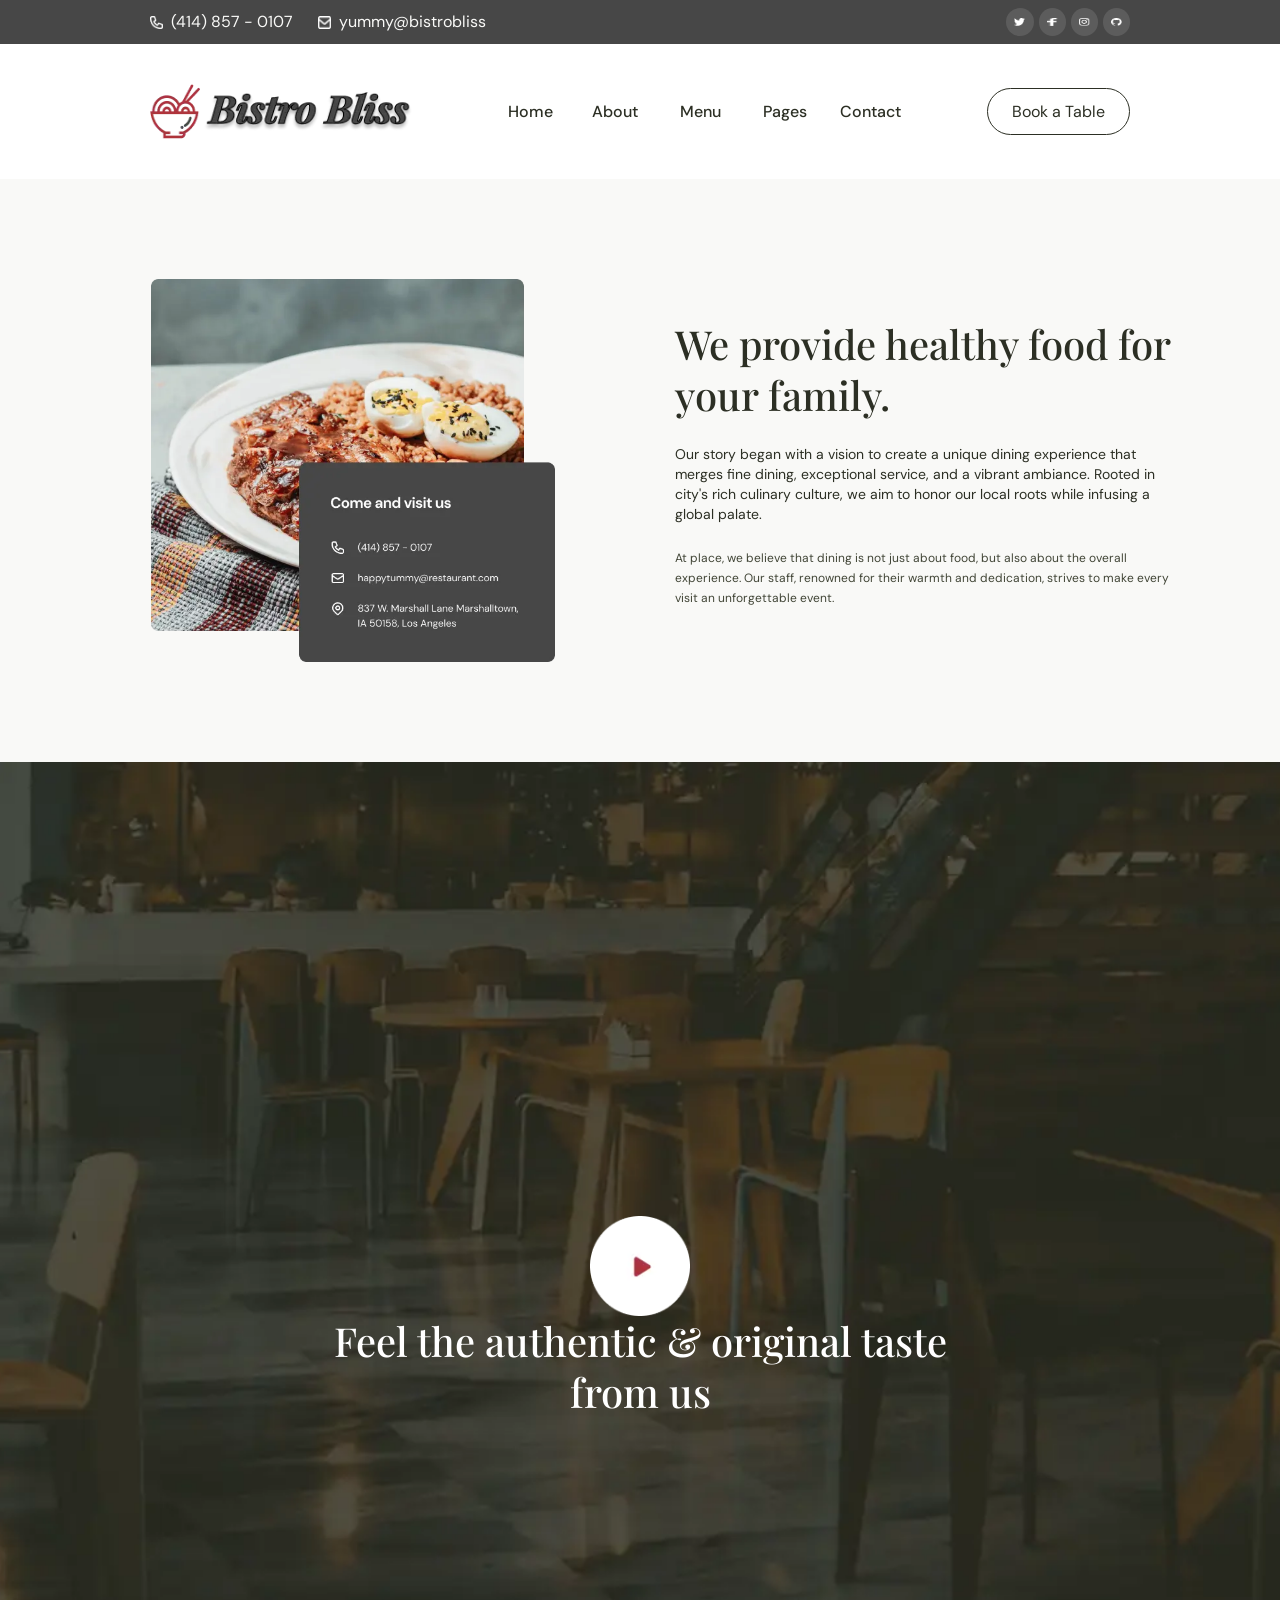
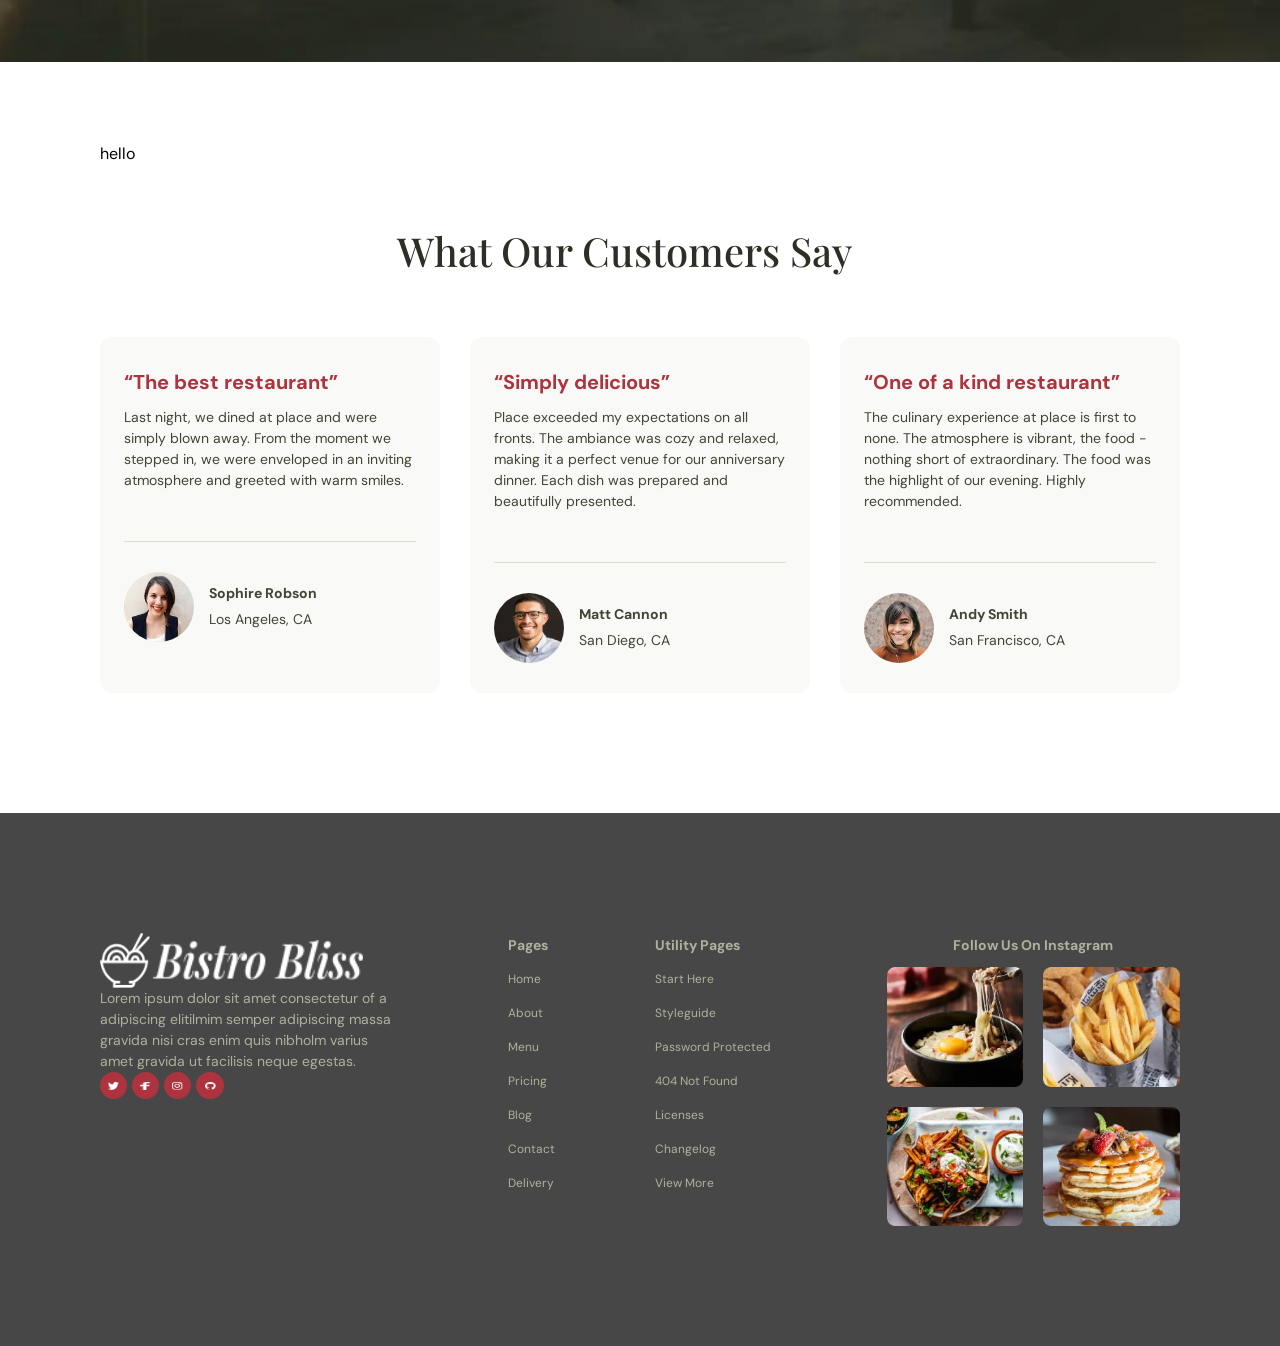
==== commit 57a1082c: "about_playedit_respo" ====
--- a/about.html
+++ b/about.html
@@ -90,6 +90,13 @@
             <h2 class="text-white font-[Playfair Display] text-center text-[18px] md:text-[30px] lg:text-[40px]  w-[100%]">Feel the authentic & original taste from us</h2>
         </div>
         </div>
+        <div class="  px-[20px] md:px-[50px] lg:px-[100px] ">
+        <div class="container_auto  grid grid-cols-1 md:grid-cols-2 lg:grid-cols-3 md:gap-[30px]  gap-[20px] ">
+            <div class="pt-[80px]">
+                <span>hello</span>
+            </div>
+        </div>
+        </div>
     </section>
     <section class="Customers  py-[40px]  px-[20px] md:px-[50px] lg:px-[100px] lg:py-[60px] ">
         <h2 class=" text-main text-[20px] md:text-[30px] lg:text-[40px] w-[90%] md:w-[50%] lg:w-[45%] mx-auto " >What Our Customers Say</h2>
--- a/src/output.css
+++ b/src/output.css
@@ -691,6 +691,9 @@
   .object-cover {
     object-fit: cover;
   }
+  .p-\[80px\] {
+    padding: 80px;
+  }
   .px-\[5px\] {
     padding-inline: 5px;
   }
@@ -718,6 +721,12 @@
   .py-\[60px\] {
     padding-block: 60px;
   }
+  .py-\[80px\] {
+    padding-block: 80px;
+  }
+  .pt-3 {
+    padding-top: calc(var(--spacing) * 3);
+  }
   .pt-\[7\%\] {
     padding-top: 7%;
   }
@@ -732,6 +741,12 @@
   }
   .pt-\[20px\] {
     padding-top: 20px;
+  }
+  .pt-\[30px\] {
+    padding-top: 30px;
+  }
+  .pt-\[80px\] {
+    padding-top: 80px;
   }
   .pb-\[40px\] {
     padding-bottom: 40px;
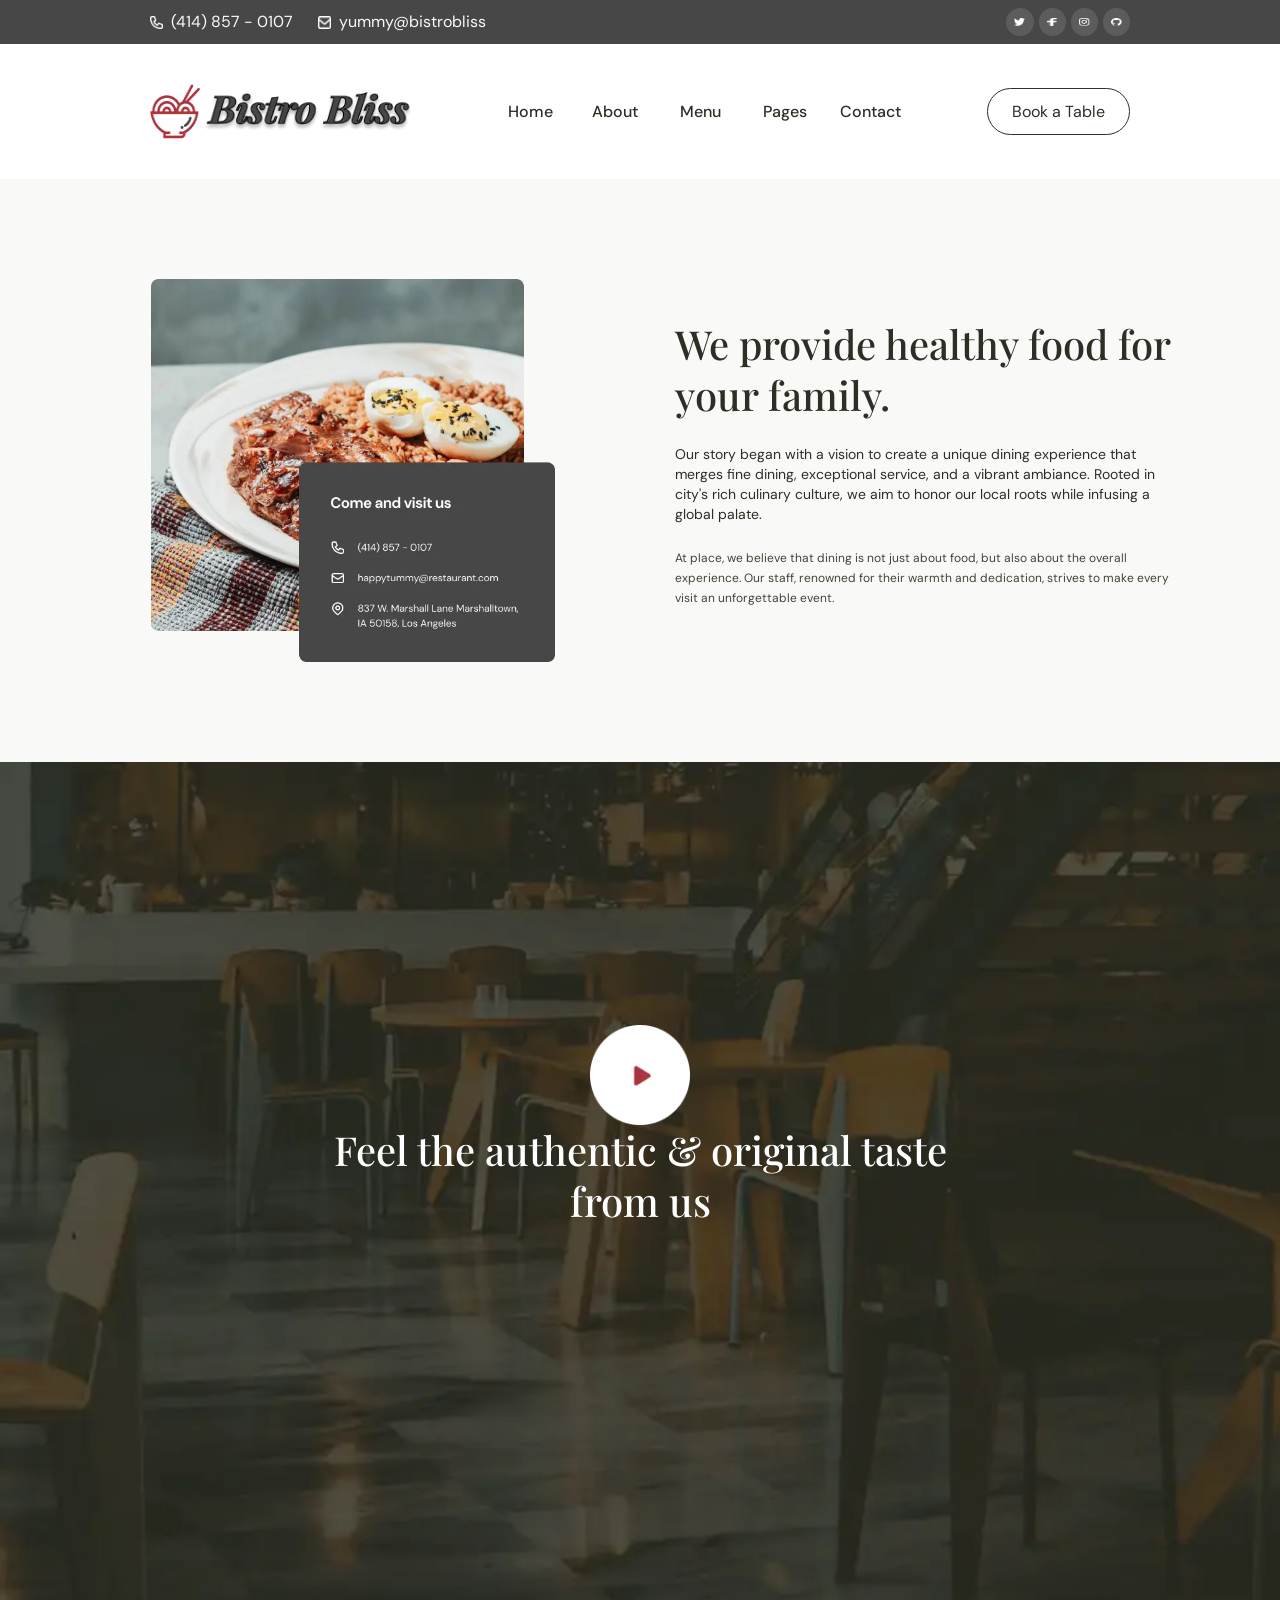
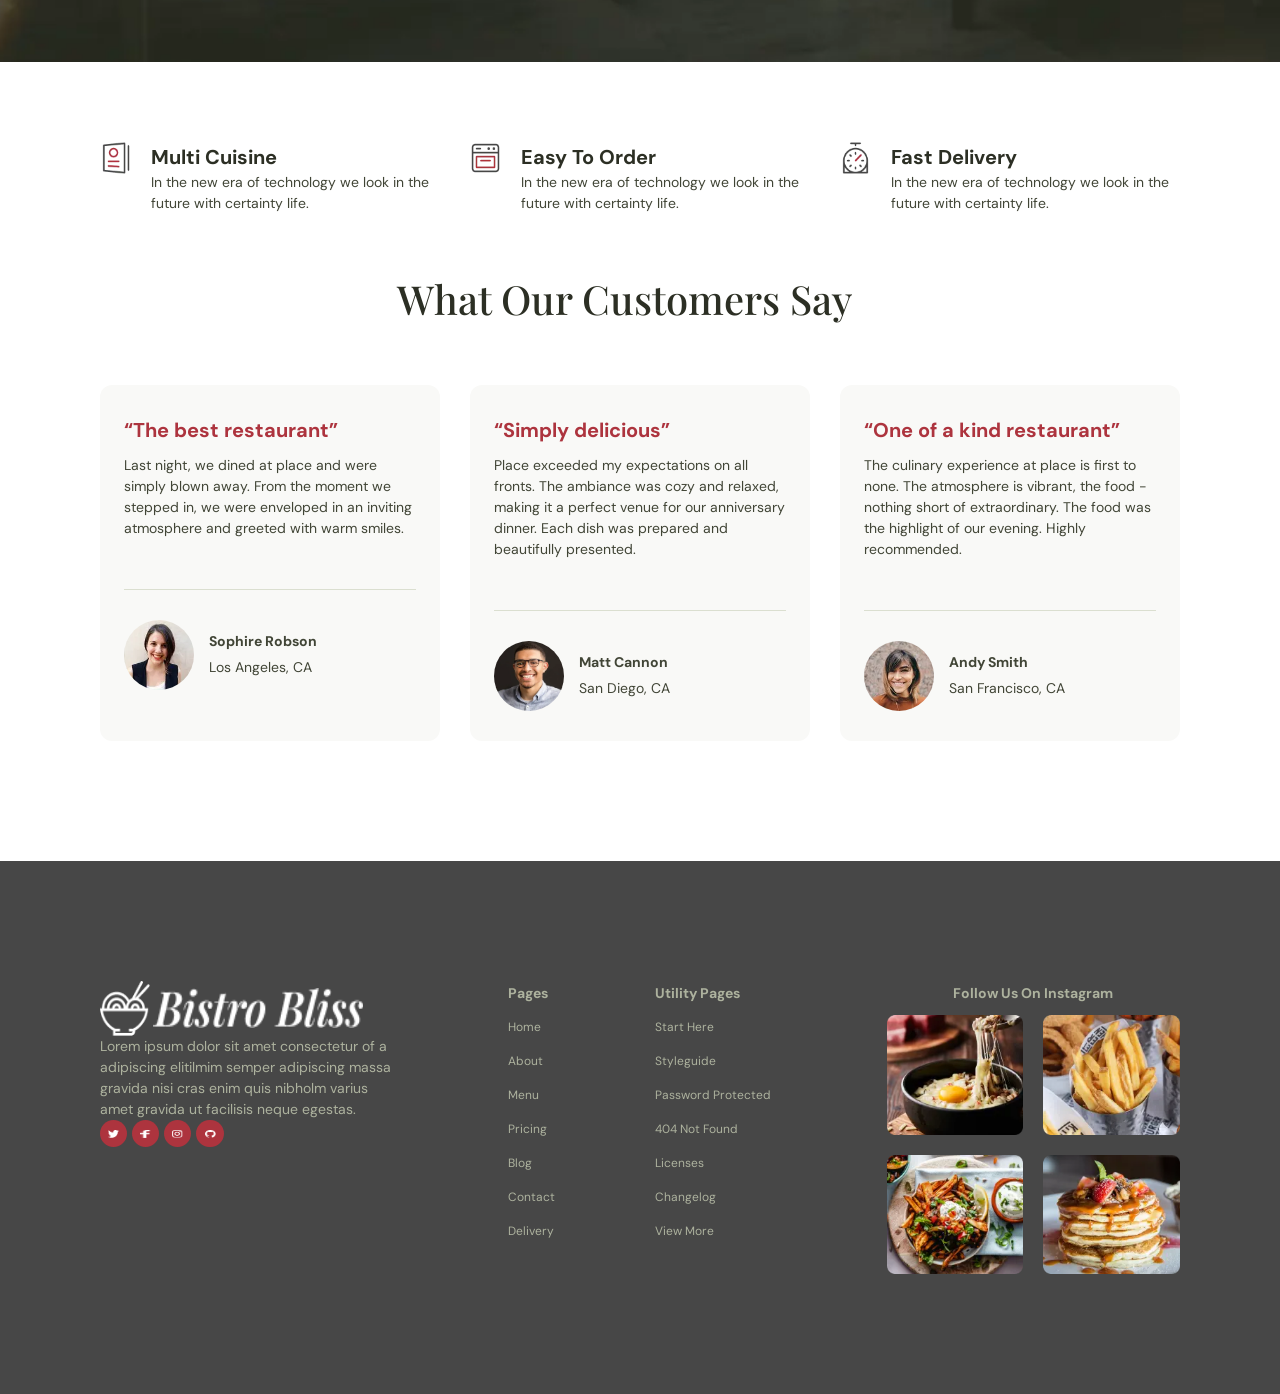
==== commit 104ccfec: "aboutpage_play_edit" ====
--- a/about.html
+++ b/about.html
@@ -82,7 +82,7 @@
     </section>
     <section class="feel relative ">
         <img src="./img/about_page/BG (1).webp" alt="background" class="w-full h-screen object-cover ">
-        <div class=" absolute top-1/2 left-1/2 w-24 h-24 transform -translate-x-1/2 -translate-y-1/2  w-[50%]">
+        <div class=" absolute top-[20%] md:top-[25%] left-1/2  transform -translate-x-1/2   w-[50%]">
         <div>
         <img src="./img/about_page/play.webp" alt="play" class="mx-auto w-[50px] h-[50px] md:w-[70px] md:h-[70px] lg:w-[100px] lg:h-[100px] ">
         </div>
@@ -91,9 +91,33 @@
         </div>
         </div>
         <div class="  px-[20px] md:px-[50px] lg:px-[100px] ">
-        <div class="container_auto  grid grid-cols-1 md:grid-cols-2 lg:grid-cols-3 md:gap-[30px]  gap-[20px] ">
-            <div class="pt-[80px]">
-                <span>hello</span>
+        <div class="container_auto  mx-auto grid grid-cols-1 md:grid-cols-2 lg:grid-cols-3 md:gap-[30px]  gap-[20px] pt-[30px] md:pt-[80px] ">
+            <div class=" flex gap-[20px]">
+                <div>
+                    <img src="./img/about_page/restaurant-menu 1.webp" alt="restaurant-menu">
+                </div>
+                <div flex flex-col gap-[20px] >
+                <span class="text-[14px] md:text-[18px] lg:text-[20px] text-main font-bold">Multi Cuisine</span>
+                <p class=" text-menup  text-[10px] md:text-[12px]  lg:text-[14px]"">In the new era of technology we look in the future with certainty life.</p>
+                </div>
+            </div>
+           <div class=" flex gap-[20px]">
+                <div>
+                    <img src="./img/about_page/cooker.webp" alt="cooker">
+                </div>
+                <div flex flex-col gap-[20px] >
+                <span class="text-[14px] md:text-[18px] lg:text-[20px] text-main font-bold">Easy To Order</span>
+                <p class=" text-menup  text-[10px] md:text-[12px]  lg:text-[14px]"">In the new era of technology we look in the future with certainty life.</p>
+                </div>
+            </div>
+            <div class=" flex gap-[20px]">
+                <div>
+                    <img src="./img/about_page/timer 1.webp" alt="timer">
+                </div>
+                <div flex flex-col gap-[20px] >
+                <span class="text-[14px] md:text-[18px] lg:text-[20px] text-main font-bold">Fast Delivery</span>
+                <p class=" text-menup  text-[10px] md:text-[12px]  lg:text-[14px]"">In the new era of technology we look in the future with certainty life.</p>
+                </div>
             </div>
         </div>
         </div>
--- a/src/output.css
+++ b/src/output.css
@@ -8,6 +8,9 @@
     --font-mono: ui-monospace, SFMono-Regular, Menlo, Monaco, Consolas, "Liberation Mono",
       "Courier New", monospace;
     --color-amber-500: oklch(76.9% 0.188 70.08);
+    --color-amber-600: oklch(66.6% 0.179 58.318);
+    --color-amber-700: oklch(55.5% 0.163 48.998);
+    --color-amber-800: oklch(47.3% 0.137 46.201);
     --color-amber-950: oklch(27.9% 0.077 45.635);
     --color-gray-500: oklch(55.1% 0.027 264.364);
     --color-white: #fff;
@@ -210,29 +213,38 @@
   .relative {
     position: relative;
   }
-  .inset-0 {
-    inset: calc(var(--spacing) * 0);
-  }
-  .inset-\[0\] {
-    inset: 0;
-  }
   .top-1 {
     top: calc(var(--spacing) * 1);
   }
   .top-1\/2 {
     top: calc(1 / 2 * 100%);
   }
-  .right-1 {
-    right: calc(var(--spacing) * 1);
-  }
-  .right-1\/2 {
-    right: calc(1 / 2 * 100%);
-  }
-  .bottom-1 {
-    bottom: calc(var(--spacing) * 1);
-  }
-  .bottom-1\/2 {
-    bottom: calc(1 / 2 * 100%);
+  .top-\[0\%\] {
+    top: 0%;
+  }
+  .top-\[1\/2\] {
+    top: 1/2;
+  }
+  .top-\[20\%\] {
+    top: 20%;
+  }
+  .top-\[30\%\] {
+    top: 30%;
+  }
+  .top-\[40\%\] {
+    top: 40%;
+  }
+  .top-\[40\%px\] {
+    top: 40%px;
+  }
+  .top-\[40px\] {
+    top: 40px;
+  }
+  .top-\[80\] {
+    top: 80;
+  }
+  .top-\[80px\] {
+    top: 80px;
   }
   .left-1 {
     left: calc(var(--spacing) * 1);
@@ -386,18 +398,9 @@
   .h-24 {
     height: calc(var(--spacing) * 24);
   }
-  .h-\[0px\] {
-    height: 0px;
-  }
-  .h-\[5\%\] {
-    height: 5%;
-  }
   .h-\[8px\] {
     height: 8px;
   }
-  .h-\[10\%\] {
-    height: 10%;
-  }
   .h-\[10px\] {
     height: 10px;
   }
@@ -425,9 +428,6 @@
   .h-\[55px\] {
     height: 55px;
   }
-  .h-\[70px\] {
-    height: 70px;
-  }
   .h-\[80\%\] {
     height: 80%;
   }
@@ -440,36 +440,18 @@
   .w-24 {
     width: calc(var(--spacing) * 24);
   }
-  .w-\[0px\] {
-    width: 0px;
-  }
-  .w-\[5\%\] {
-    width: 5%;
-  }
   .w-\[8px\] {
     width: 8px;
   }
   .w-\[11px\] {
     width: 11px;
   }
-  .w-\[20\%\] {
-    width: 20%;
-  }
   .w-\[25px\] {
     width: 25px;
   }
-  .w-\[30\%\] {
-    width: 30%;
-  }
-  .w-\[40\%\] {
-    width: 40%;
-  }
   .w-\[50\%\] {
     width: 50%;
   }
-  .w-\[50\] {
-    width: 50;
-  }
   .w-\[50px\] {
     width: 50px;
   }
@@ -488,20 +470,11 @@
   .w-\[100\%\] {
     width: 100%;
   }
-  .w-\[100\] {
-    width: 100;
-  }
-  .w-\[100px\] {
-    width: 100px;
-  }
   .w-\[140px\] {
     width: 140px;
   }
   .w-\[148px\] {
     width: 148px;
-  }
-  .w-auto {
-    width: auto;
   }
   .w-full {
     width: 100%;
@@ -520,48 +493,12 @@
     --tw-translate-x: calc(calc(1 / 2 * 100%) * -1);
     translate: var(--tw-translate-x) var(--tw-translate-y);
   }
-  .-translate-x-2 {
-    --tw-translate-x: calc(var(--spacing) * -2);
-    translate: var(--tw-translate-x) var(--tw-translate-y);
-  }
-  .-translate-x-2\/2 {
-    --tw-translate-x: calc(calc(2 / 2 * 100%) * -1);
-    translate: var(--tw-translate-x) var(--tw-translate-y);
-  }
   .-translate-y-1 {
     --tw-translate-y: calc(var(--spacing) * -1);
     translate: var(--tw-translate-x) var(--tw-translate-y);
   }
   .-translate-y-1\/2 {
     --tw-translate-y: calc(calc(1 / 2 * 100%) * -1);
-    translate: var(--tw-translate-x) var(--tw-translate-y);
-  }
-  .-translate-y-2 {
-    --tw-translate-y: calc(var(--spacing) * -2);
-    translate: var(--tw-translate-x) var(--tw-translate-y);
-  }
-  .-translate-y-2\/2 {
-    --tw-translate-y: calc(calc(2 / 2 * 100%) * -1);
-    translate: var(--tw-translate-x) var(--tw-translate-y);
-  }
-  .-translate-y-2\/3 {
-    --tw-translate-y: calc(calc(2 / 3 * 100%) * -1);
-    translate: var(--tw-translate-x) var(--tw-translate-y);
-  }
-  .-translate-y-3 {
-    --tw-translate-y: calc(var(--spacing) * -3);
-    translate: var(--tw-translate-x) var(--tw-translate-y);
-  }
-  .-translate-y-3\/3 {
-    --tw-translate-y: calc(calc(3 / 3 * 100%) * -1);
-    translate: var(--tw-translate-x) var(--tw-translate-y);
-  }
-  .-translate-y-3\/4 {
-    --tw-translate-y: calc(calc(3 / 4 * 100%) * -1);
-    translate: var(--tw-translate-x) var(--tw-translate-y);
-  }
-  .-translate-y-\[60\%\] {
-    --tw-translate-y: calc(60% * -1);
     translate: var(--tw-translate-x) var(--tw-translate-y);
   }
   .transform {
@@ -592,9 +529,6 @@
   .justify-center {
     justify-content: center;
   }
-  .justify-items-center {
-    justify-items: center;
-  }
   .gap-\[3px\] {
     gap: 3px;
   }
@@ -615,9 +549,6 @@
   }
   .gap-\[24px\] {
     gap: 24px;
-  }
-  .gap-\[50px\] {
-    gap: 50px;
   }
   .gap-\[100px\] {
     gap: 100px;
@@ -673,8 +604,14 @@
       }
     }
   }
-  .bg-amber-500 {
-    background-color: var(--color-amber-500);
+  .bg-amber-600 {
+    background-color: var(--color-amber-600);
+  }
+  .bg-amber-700 {
+    background-color: var(--color-amber-700);
+  }
+  .bg-amber-800 {
+    background-color: var(--color-amber-800);
   }
   .bg-amber-950 {
     background-color: var(--color-amber-950);
@@ -724,20 +661,11 @@
   .py-\[80px\] {
     padding-block: 80px;
   }
-  .pt-3 {
-    padding-top: calc(var(--spacing) * 3);
-  }
-  .pt-\[7\%\] {
-    padding-top: 7%;
-  }
-  .pt-\[10\%\] {
-    padding-top: 10%;
-  }
-  .pt-\[20\%\] {
-    padding-top: 20%;
-  }
-  .pt-\[20\%px\] {
-    padding-top: 20%px;
+  .pt-\[0px\] {
+    padding-top: 0px;
+  }
+  .pt-\[20\] {
+    padding-top: 20;
   }
   .pt-\[20px\] {
     padding-top: 20px;
@@ -861,9 +789,14 @@
       gap: 50px;
     }
   }
-  .md\:h-\[0px\] {
-    @media (width >= 48rem) {
-      height: 0px;
+  .md\:top-\[25\%\] {
+    @media (width >= 48rem) {
+      top: 25%;
+    }
+  }
+  .md\:top-\[30\%\] {
+    @media (width >= 48rem) {
+      top: 30%;
     }
   }
   .md\:h-\[13px\] {
@@ -876,11 +809,6 @@
       height: 70px;
     }
   }
-  .md\:h-\[100px\] {
-    @media (width >= 48rem) {
-      height: 100px;
-    }
-  }
   .md\:w-\[13px\] {
     @media (width >= 48rem) {
       width: 13px;
@@ -906,31 +834,16 @@
       width: 75%;
     }
   }
-  .md\:w-\[100px\] {
-    @media (width >= 48rem) {
-      width: 100px;
-    }
-  }
   .md\:w-\[190px\] {
     @media (width >= 48rem) {
       width: 190px;
     }
   }
-  .md\:flex-1 {
-    @media (width >= 48rem) {
-      flex: 1;
-    }
-  }
   .md\:grid-cols-2 {
     @media (width >= 48rem) {
       grid-template-columns: repeat(2, minmax(0, 1fr));
     }
   }
-  .md\:gap-\[0px\] {
-    @media (width >= 48rem) {
-      gap: 0px;
-    }
-  }
   .md\:gap-\[25px\] {
     @media (width >= 48rem) {
       gap: 25px;
@@ -941,11 +854,6 @@
       gap: 30px;
     }
   }
-  .md\:gap-\[50px\] {
-    @media (width >= 48rem) {
-      gap: 50px;
-    }
-  }
   .md\:px-\[24px\] {
     @media (width >= 48rem) {
       padding-inline: 24px;
@@ -976,9 +884,9 @@
       padding-block: 90px;
     }
   }
-  .md\:text-\[1px\] {
-    @media (width >= 48rem) {
-      font-size: 1px;
+  .md\:pt-\[80px\] {
+    @media (width >= 48rem) {
+      padding-top: 80px;
     }
   }
   .md\:text-\[11px\] {
@@ -1059,11 +967,6 @@
       display: none;
     }
   }
-  .lg\:h-\[100\] {
-    @media (width >= 64rem) {
-      height: 100;
-    }
-  }
   .lg\:h-\[100px\] {
     @media (width >= 64rem) {
       height: 100px;
@@ -1102,11 +1005,6 @@
   .lg\:grid-cols-3 {
     @media (width >= 64rem) {
       grid-template-columns: repeat(3, minmax(0, 1fr));
-    }
-  }
-  .lg\:gap-\[30px\] {
-    @media (width >= 64rem) {
-      gap: 30px;
     }
   }
   .lg\:gap-\[100px\] {
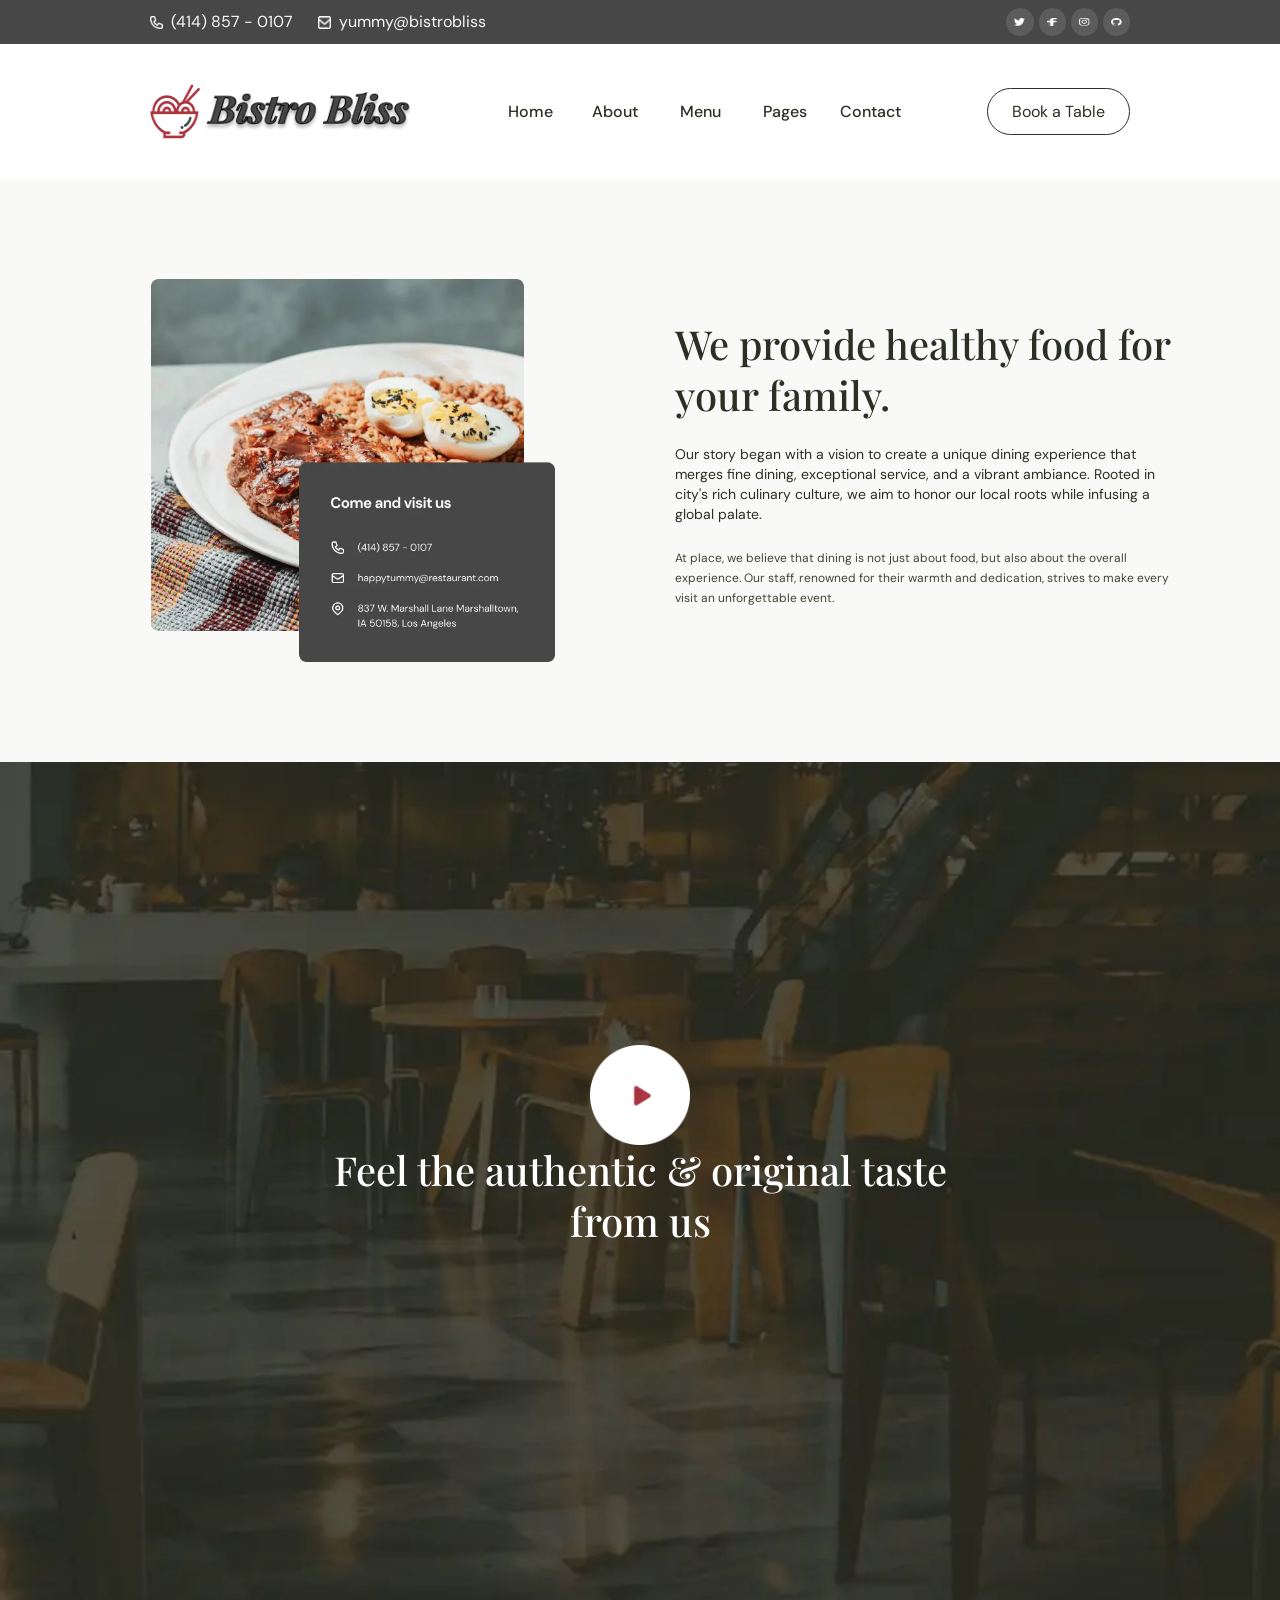
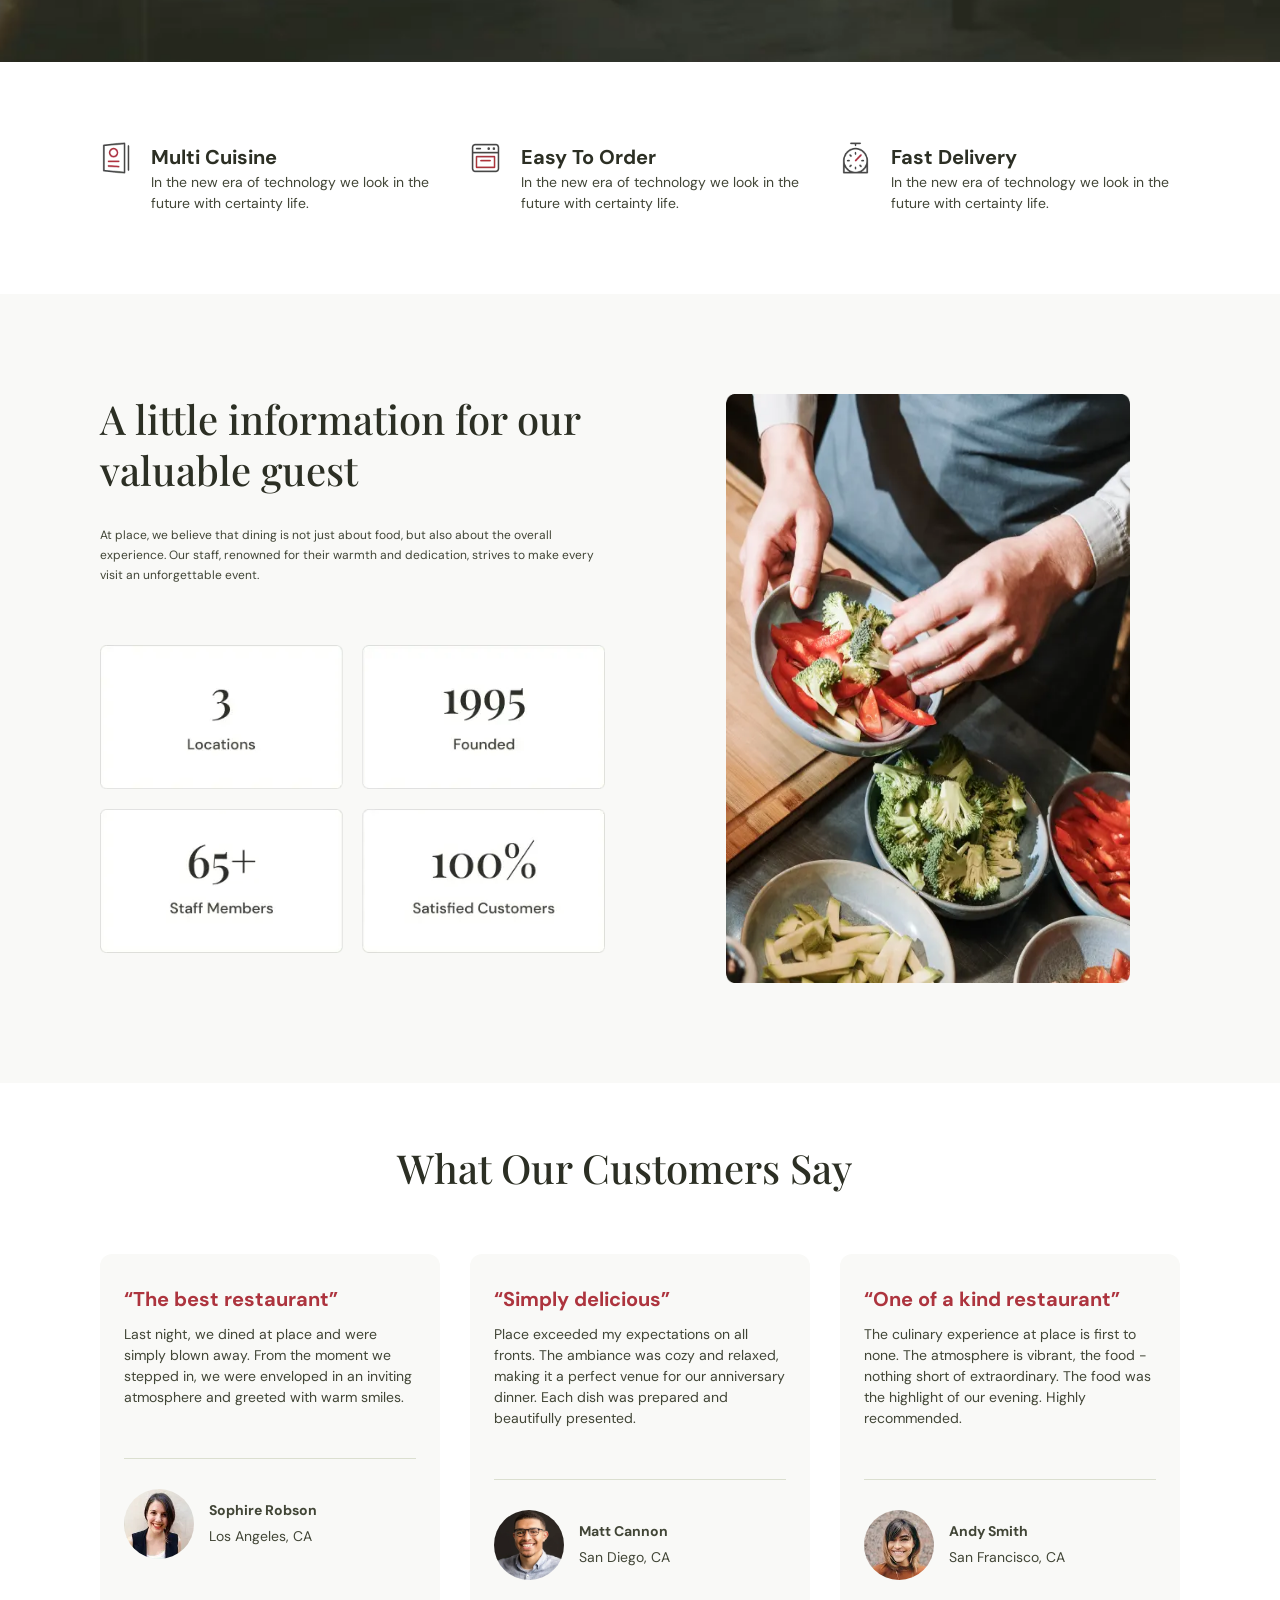
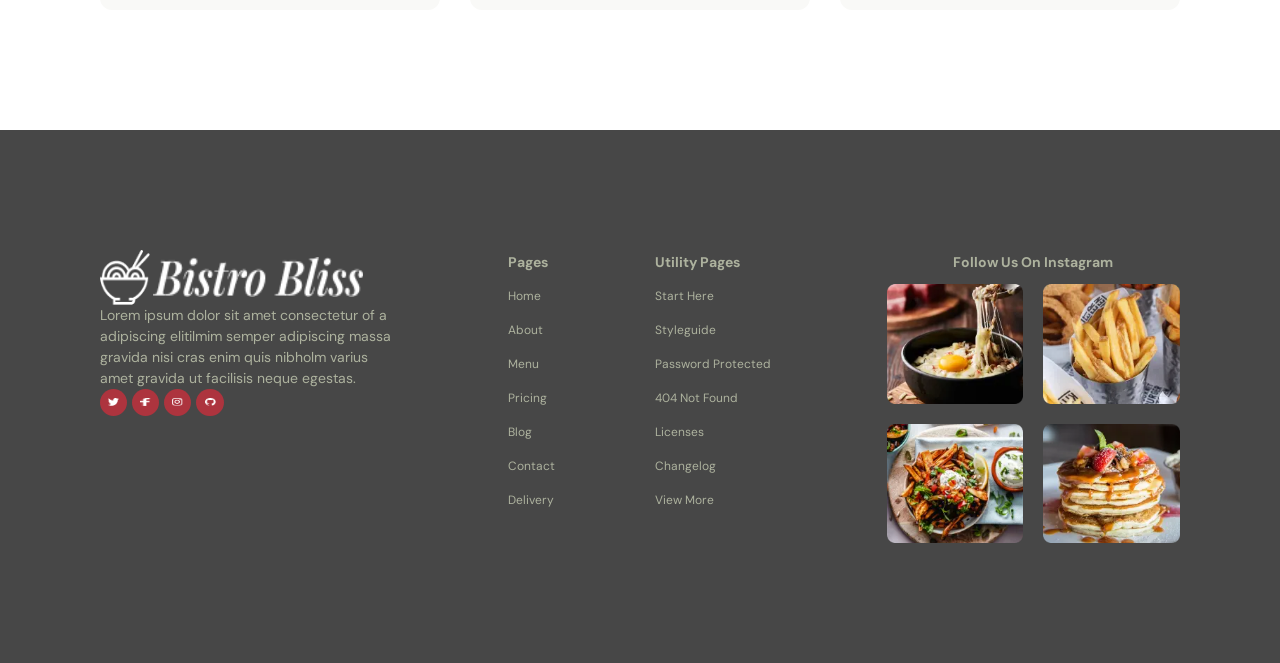
==== commit b44e2aa6: "aboutpage_about_reson" ====
--- a/about.html
+++ b/about.html
@@ -80,7 +80,7 @@
         
         </div>
     </section>
-    <section class="feel relative ">
+    <section class="feel relative  pb-[80px]">
         <img src="./img/about_page/BG (1).webp" alt="background" class="w-full h-screen object-cover ">
         <div class=" absolute top-[20%] md:top-[25%] left-1/2  transform -translate-x-1/2   w-[50%]">
         <div>
@@ -120,6 +120,24 @@
                 </div>
             </div>
         </div>
+        </div>
+    </section>
+    <section class="about bg-backgrond py-[60px]  px-[20px] md:px-[50px] lg:px-[100px] lg:py-[100px] ">
+        <div class="container_auto grid sm:gap-[50px] xl:gap-[70px] grid-cols-1 lg:grid-cols-2">
+        <div class="info   flex flex-col gap-[30px]">
+            <h2 class=" text-main text-[20px] md:text-[30px] lg:text-[40px]" >A little information for our valuable guest</h2>
+            <p class=" text-menup text-[10px] md:text-[11px] lg:text-[12px] leading-[20px] font-primary ">At place, we believe that dining is not just about food, but also about the overall experience. Our staff, renowned for their warmth and dedication, strives to make every visit an unforgettable event.</p>
+            <div class=" py-[30px]">
+             <div class=" h-full ">
+                <img src="./img/about_page/facts.webp" alt="facts">
+                
+             </div>
+        </div>
+        </div>
+         <div class="photo flex justify-center">
+            <img src="./img/about_page/cooking.webp" alt="cooking" class= w-[80%] h-[80%] lg:w-full lg:h-full">
+        </div>
+        
         </div>
     </section>
     <section class="Customers  py-[40px]  px-[20px] md:px-[50px] lg:px-[100px] lg:py-[60px] ">
--- a/src/output.css
+++ b/src/output.css
@@ -550,6 +550,9 @@
   .gap-\[24px\] {
     gap: 24px;
   }
+  .gap-\[30px\] {
+    gap: 30px;
+  }
   .gap-\[100px\] {
     gap: 100px;
   }
@@ -658,6 +661,9 @@
   .py-\[60px\] {
     padding-block: 60px;
   }
+  .py-\[80\] {
+    padding-block: 80;
+  }
   .py-\[80px\] {
     padding-block: 80px;
   }
@@ -678,6 +684,9 @@
   }
   .pb-\[40px\] {
     padding-bottom: 40px;
+  }
+  .pb-\[80px\] {
+    padding-bottom: 80px;
   }
   .text-center {
     text-align: center;
@@ -782,6 +791,11 @@
   .sm\:gap-\[10px\] {
     @media (width >= 40rem) {
       gap: 10px;
+    }
+  }
+  .sm\:gap-\[20px\] {
+    @media (width >= 40rem) {
+      gap: 20px;
     }
   }
   .sm\:gap-\[50px\] {
@@ -1104,6 +1118,11 @@
       gap: 20px;
     }
   }
+  .xl\:gap-\[60px\] {
+    @media (width >= 80rem) {
+      gap: 60px;
+    }
+  }
   .xl\:gap-\[70px\] {
     @media (width >= 80rem) {
       gap: 70px;
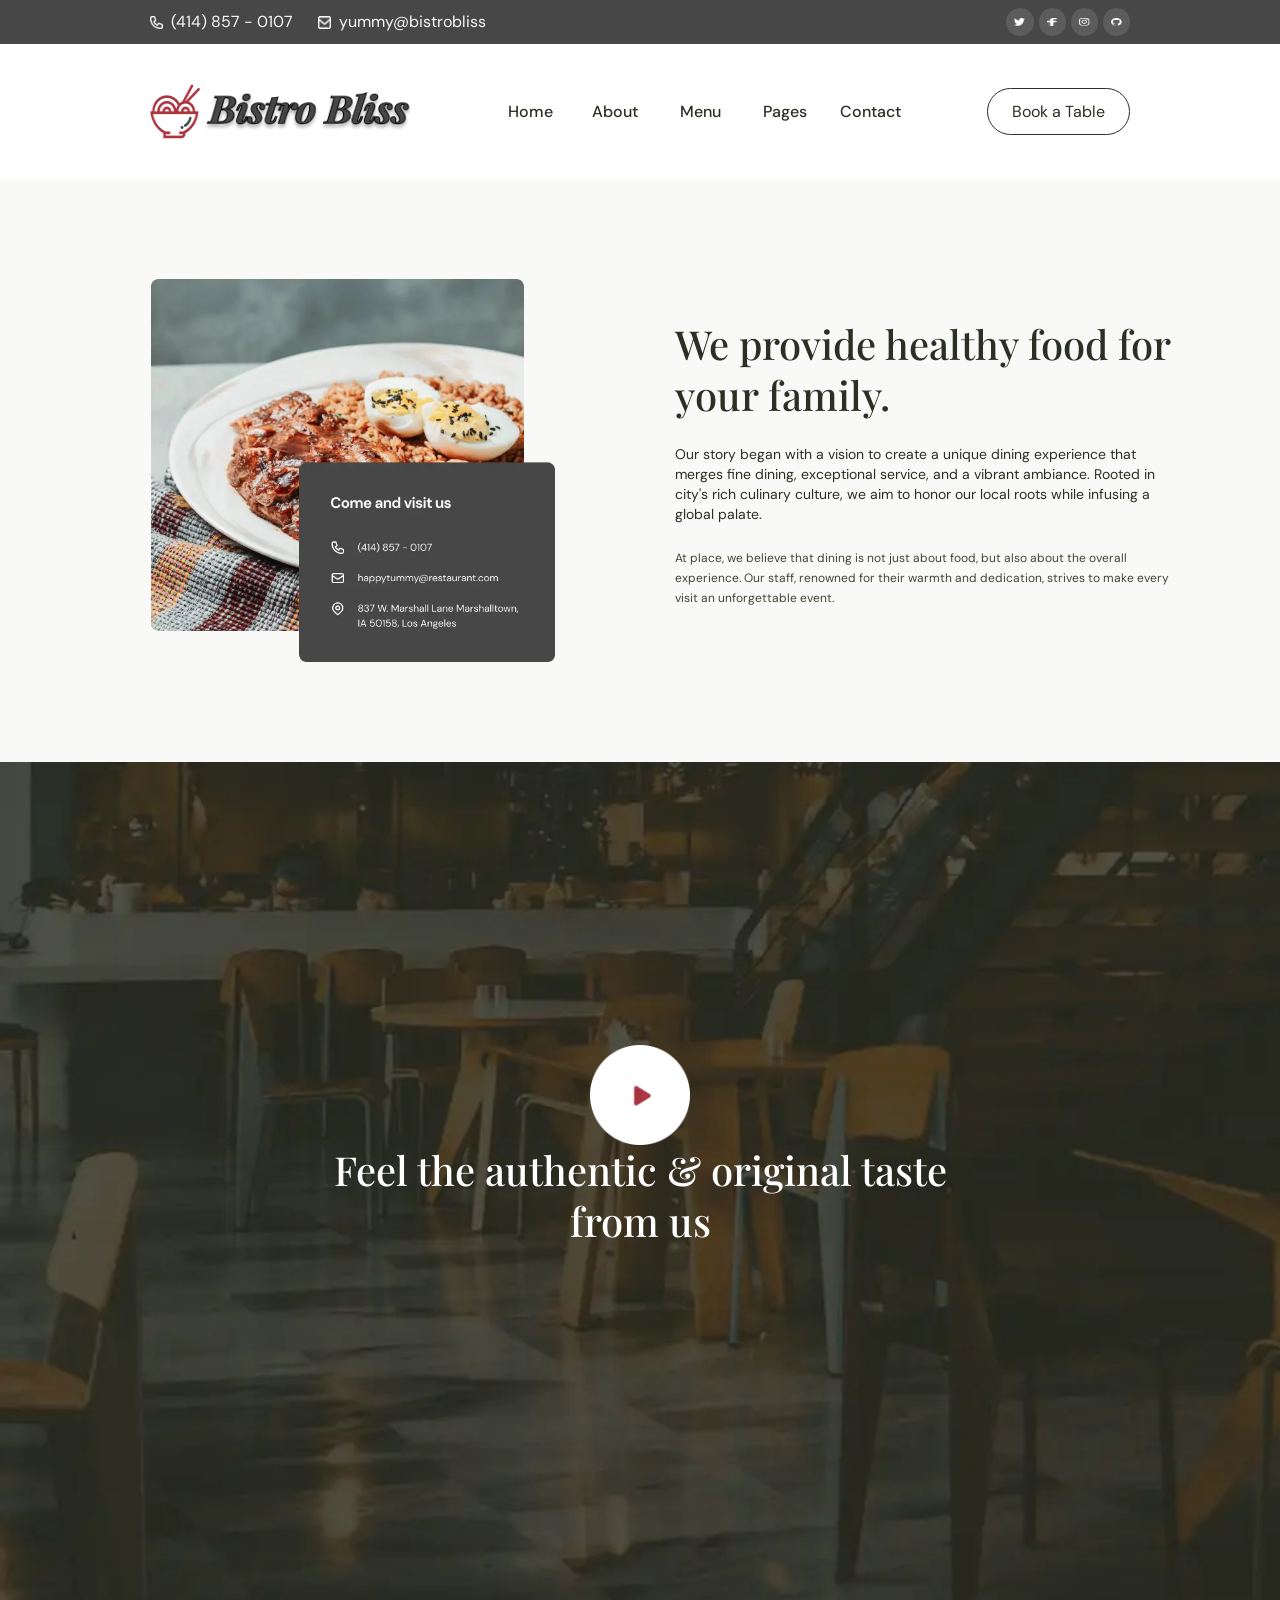
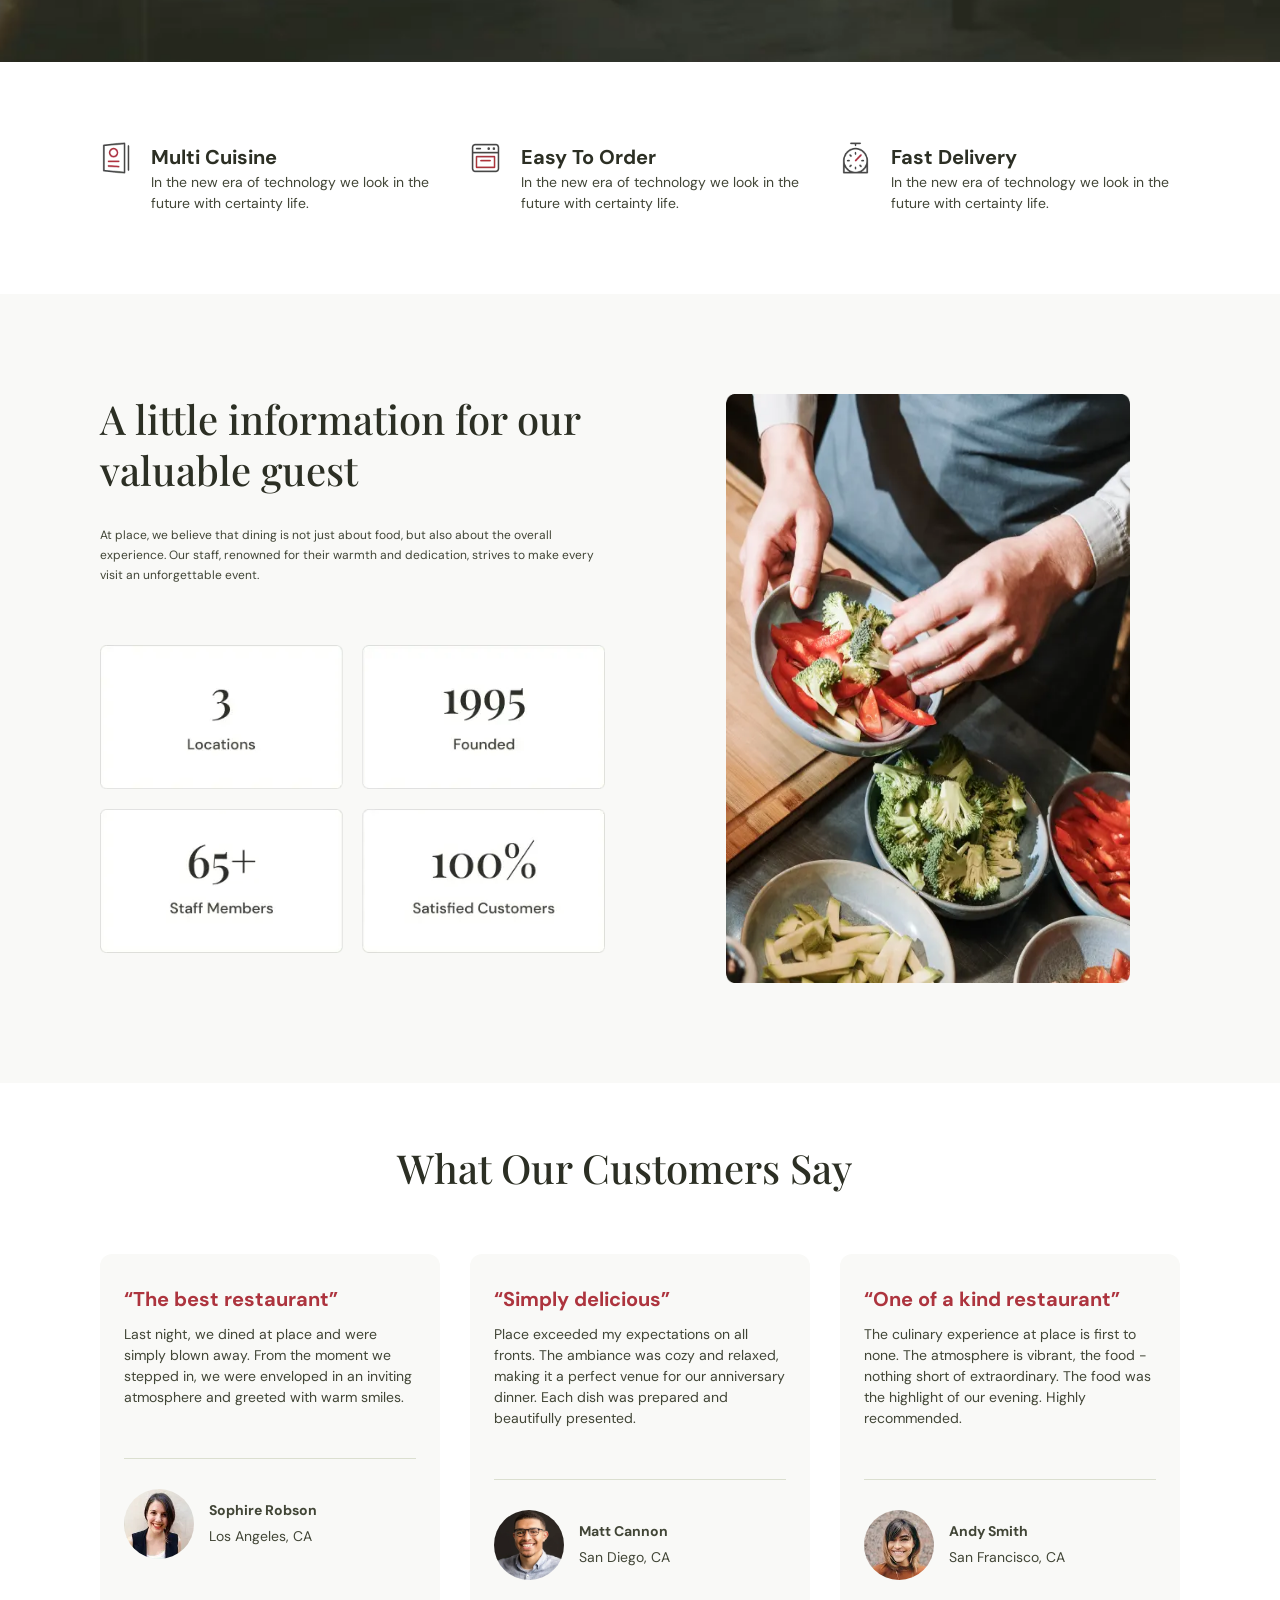
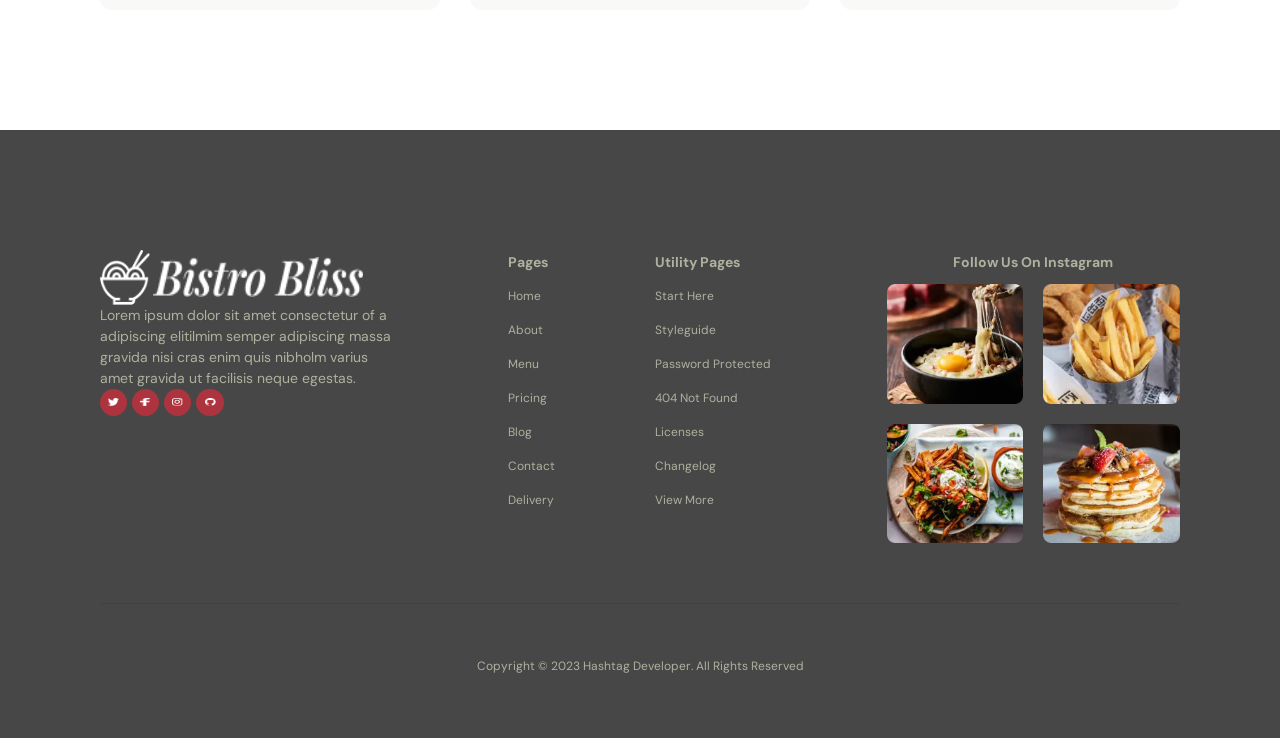
==== commit 1604b60c: "bolg_footer" ====
--- a/about.html
+++ b/about.html
@@ -196,7 +196,7 @@
         </div>
       </div>
     </section>
-     <footer class="  py-[40px]  px-[20px] md:px-[50px] lg:px-[100px] lg:py-[60px] bg-topbar mx-auto">
+    <footer class="  py-[40px]  px-[20px] md:px-[50px] lg:px-[100px] lg:py-[60px] bg-topbar mx-auto">
           <div class="container_auto grid grid-cols-1 md:grid-cols-2 lg:grid-cols-3 md:gap-[30px] lg:gap-[100px] md:py-[60px] gap-[20px] py-[30px]">
             <div class="left_footer items-center ">
             <div class="left_footer flex items-center gap-[3px]" >
@@ -225,11 +225,11 @@
           <div class="mid_footer flex  gap-[100px] justify-center ">
             <div class="page flex flex-col gap-[10px]">
                 <span class="font-bold  text-[10px] md:text-[14px] leading-[24px] text-[#ADB29E]">Pages</span>
-                 <a href="#" class=" text-[10px] md:text-[12px] leading-[24px] text-[#ADB29E]">Home</a>
-                 <a href="#" class=" text-[10px] md:text-[12px] leading-[24px] text-[#ADB29E]">About</a>
-                 <a href="#" class=" text-[10px] md:text-[12px] leading-[24px] text-[#ADB29E]">Menu</a>
-                 <a href="#" class=" text-[10px] md:text-[12px] leading-[24px] text-[#ADB29E]">Pricing</a>
-                 <a href="#" class=" text-[10px] md:text-[12px] leading-[24px] text-[#ADB29E]">Blog</a>
+                 <a href="./index.html" class=" text-[10px] md:text-[12px] leading-[24px] text-[#ADB29E]">Home</a>
+                 <a href="./about.html" class=" text-[10px] md:text-[12px] leading-[24px] text-[#ADB29E]">About</a>
+                 <a href="./menu.html" class=" text-[10px] md:text-[12px] leading-[24px] text-[#ADB29E]">Menu</a>
+                 <a href="" class=" text-[10px] md:text-[12px] leading-[24px] text-[#ADB29E]">Pricing</a>
+                 <a href="./bolg.html" class=" text-[10px] md:text-[12px] leading-[24px] text-[#ADB29E]">Blog</a>
                  <a href="#" class=" text-[10px] md:text-[12px] leading-[24px] text-[#ADB29E]">Contact</a>
                  <a href="#" class=" text-[10px] md:text-[12px] leading-[24px] text-[#ADB29E]">Delivery</a>
             </div>
@@ -256,6 +256,7 @@
              </div>
           </div>
           </div>
+          <p class=" text-center border-t-[1px] border-[#414536] pt-[50px] text-[10px] md:text-[12px] leading-[24px] text-[#ADB29E]">Copyright © 2023 Hashtag Developer. All Rights Reserved</p>
     </footer>
 </body>
 </html>
--- a/src/output.css
+++ b/src/output.css
@@ -7,11 +7,9 @@
       "Segoe UI Emoji", "Segoe UI Symbol", "Noto Color Emoji";
     --font-mono: ui-monospace, SFMono-Regular, Menlo, Monaco, Consolas, "Liberation Mono",
       "Courier New", monospace;
-    --color-amber-500: oklch(76.9% 0.188 70.08);
+    --color-amber-300: oklch(87.9% 0.169 91.605);
     --color-amber-600: oklch(66.6% 0.179 58.318);
     --color-amber-700: oklch(55.5% 0.163 48.998);
-    --color-amber-800: oklch(47.3% 0.137 46.201);
-    --color-amber-950: oklch(27.9% 0.077 45.635);
     --color-gray-500: oklch(55.1% 0.027 264.364);
     --color-white: #fff;
     --spacing: 0.25rem;
@@ -204,7 +202,32 @@
       gap: 30px;
     }
     @media (width >= 80rem) {
-      width: 50%;
+      width: 60%;
+    }
+  }
+  .hero {
+    position: absolute;
+    inset: calc(var(--spacing) * 0);
+    margin-inline: auto;
+    display: flex;
+    width: 95%;
+    flex-direction: column;
+    align-items: center;
+    justify-content: center;
+    gap: 15px;
+    text-align: center;
+    color: var(--color-main);
+    @media (width >= 48rem) {
+      width: 90%;
+    }
+    @media (width >= 64rem) {
+      width: 85%;
+    }
+    @media (width >= 64rem) {
+      gap: 30px;
+    }
+    @media (width >= 80rem) {
+      width: 80%;
     }
   }
   .absolute {
@@ -213,44 +236,98 @@
   .relative {
     position: relative;
   }
-  .top-1 {
-    top: calc(var(--spacing) * 1);
-  }
-  .top-1\/2 {
-    top: calc(1 / 2 * 100%);
+  .-top-2 {
+    top: calc(var(--spacing) * -2);
+  }
+  .-top-2\/3 {
+    top: calc(calc(2 / 3 * 100%) * -1);
+  }
+  .-top-32 {
+    top: calc(var(--spacing) * -32);
+  }
+  .-top-\[1\] {
+    top: calc(1 * -1);
+  }
+  .-top-\[100\] {
+    top: calc(100 * -1);
+  }
+  .-top-\[100px\] {
+    top: calc(100px * -1);
   }
   .top-\[0\%\] {
     top: 0%;
   }
-  .top-\[1\/2\] {
-    top: 1/2;
+  .top-\[00px\] {
+    top: 00px;
+  }
+  .top-\[10px\] {
+    top: 10px;
   }
   .top-\[20\%\] {
     top: 20%;
   }
-  .top-\[30\%\] {
-    top: 30%;
-  }
   .top-\[40\%\] {
     top: 40%;
   }
-  .top-\[40\%px\] {
-    top: 40%px;
-  }
-  .top-\[40px\] {
-    top: 40px;
-  }
-  .top-\[80\] {
-    top: 80;
-  }
-  .top-\[80px\] {
-    top: 80px;
+  .top-\[50px\] {
+    top: 50px;
+  }
+  .top-\[60\%\] {
+    top: 60%;
+  }
+  .top-\[80\%\] {
+    top: 80%;
+  }
+  .top-\[90\%\] {
+    top: 90%;
+  }
+  .top-\[100\%\] {
+    top: 100%;
+  }
+  .top-\[100px\] {
+    top: 100px;
+  }
+  .top-\[130px\] {
+    top: 130px;
+  }
+  .top-\[140px\] {
+    top: 140px;
+  }
+  .top-\[150px\] {
+    top: 150px;
+  }
+  .top-\[160px\] {
+    top: 160px;
+  }
+  .top-\[180px\] {
+    top: 180px;
+  }
+  .top-\[200px\] {
+    top: 200px;
+  }
+  .top-\[250px\] {
+    top: 250px;
   }
   .left-1 {
     left: calc(var(--spacing) * 1);
   }
   .left-1\/2 {
     left: calc(1 / 2 * 100%);
+  }
+  .z-1 {
+    z-index: 1;
+  }
+  .z-10 {
+    z-index: 10;
+  }
+  .z-22 {
+    z-index: 22;
+  }
+  .col-span-1 {
+    grid-column: span 1 / span 1;
+  }
+  .col-span-2 {
+    grid-column: span 2 / span 2;
   }
   .container_auto {
     width: 100%;
@@ -273,6 +350,36 @@
   }
   .mx-auto {
     margin-inline: auto;
+  }
+  .button_hero {
+    display: flex;
+    height: 20px;
+    width: 80px;
+    align-items: center;
+    justify-content: center;
+    border-radius: 118px;
+    border-style: var(--tw-border-style);
+    border-width: 1.5px;
+    border-color: #DBDFD0;
+    font-size: 10px;
+    --tw-font-weight: var(--font-weight-bold);
+    font-weight: var(--font-weight-bold);
+    color: var(--color-main);
+    @media (width >= 48rem) {
+      height: 30px;
+    }
+    @media (width >= 48rem) {
+      width: 100px;
+    }
+    @media (width >= 48rem) {
+      font-size: 14px;
+    }
+    @media (width >= 64rem) {
+      height: 48px;
+    }
+    @media (width >= 64rem) {
+      width: 150px;
+    }
   }
   .list_hover {
     display: flex;
@@ -344,6 +451,11 @@
       width: 27.17px;
     }
   }
+  .button_hero_sm {
+    display: grid;
+    grid-template-columns: repeat(3, minmax(0, 1fr));
+    gap: 10px;
+  }
   .menu_items {
     display: flex;
     flex-direction: column;
@@ -395,8 +507,8 @@
   .table {
     display: table;
   }
-  .h-24 {
-    height: calc(var(--spacing) * 24);
+  .h-\[5vh\] {
+    height: 5vh;
   }
   .h-\[8px\] {
     height: 8px;
@@ -425,9 +537,15 @@
   .h-\[50px\] {
     height: 50px;
   }
+  .h-\[50vh\] {
+    height: 50vh;
+  }
   .h-\[55px\] {
     height: 55px;
   }
+  .h-\[75vh\] {
+    height: 75vh;
+  }
   .h-\[80\%\] {
     height: 80%;
   }
@@ -437,8 +555,14 @@
   .h-screen {
     height: 100vh;
   }
-  .w-24 {
-    width: calc(var(--spacing) * 24);
+  .max-h-px {
+    max-height: 1px;
+  }
+  .w-\[0\%\] {
+    width: 0%;
+  }
+  .w-\[5\%\] {
+    width: 5%;
   }
   .w-\[8px\] {
     width: 8px;
@@ -455,14 +579,20 @@
   .w-\[50px\] {
     width: 50px;
   }
-  .w-\[60\%\] {
-    width: 60%;
+  .w-\[70\%\] {
+    width: 70%;
   }
   .w-\[70px\] {
     width: 70px;
   }
+  .w-\[75\%\] {
+    width: 75%;
+  }
   .w-\[80\%\] {
     width: 80%;
+  }
+  .w-\[80px\] {
+    width: 80px;
   }
   .w-\[90\%\] {
     width: 90%;
@@ -493,14 +623,6 @@
     --tw-translate-x: calc(calc(1 / 2 * 100%) * -1);
     translate: var(--tw-translate-x) var(--tw-translate-y);
   }
-  .-translate-y-1 {
-    --tw-translate-y: calc(var(--spacing) * -1);
-    translate: var(--tw-translate-x) var(--tw-translate-y);
-  }
-  .-translate-y-1\/2 {
-    --tw-translate-y: calc(calc(1 / 2 * 100%) * -1);
-    translate: var(--tw-translate-x) var(--tw-translate-y);
-  }
   .transform {
     transform: var(--tw-rotate-x,) var(--tw-rotate-y,) var(--tw-rotate-z,) var(--tw-skew-x,) var(--tw-skew-y,);
   }
@@ -509,6 +631,9 @@
   }
   .grid-cols-1 {
     grid-template-columns: repeat(1, minmax(0, 1fr));
+  }
+  .grid-cols-2 {
+    grid-template-columns: repeat(2, minmax(0, 1fr));
   }
   .flex-col {
     flex-direction: column;
@@ -523,12 +648,18 @@
   .items-center {
     align-items: center;
   }
+  .items-start {
+    align-items: flex-start;
+  }
   .justify-between {
     justify-content: space-between;
   }
   .justify-center {
     justify-content: center;
   }
+  .justify-start {
+    justify-content: flex-start;
+  }
   .gap-\[3px\] {
     gap: 3px;
   }
@@ -555,6 +686,12 @@
   }
   .gap-\[100px\] {
     gap: 100px;
+  }
+  .menu_border {
+    border-radius: 12px;
+    border-style: var(--tw-border-style);
+    border-width: 1.5px;
+    border-color: #DBDFD0;
   }
   .button {
     border-radius: 118px;
@@ -576,8 +713,17 @@
       font-size: 16px;
     }
   }
+  .rounded-\[12px\] {
+    border-radius: 12px;
+  }
+  .rounded-\[21px\] {
+    border-radius: 21px;
+  }
   .rounded-\[118px\] {
     border-radius: 118px;
+  }
+  .rounded-\[px\] {
+    border-radius: px;
   }
   .rounded-full {
     border-radius: calc(infinity * 1px);
@@ -590,12 +736,41 @@
     border-style: var(--tw-border-style);
     border-width: 1.5px;
   }
+  .border-t {
+    border-top-style: var(--tw-border-style);
+    border-top-width: 1px;
+  }
+  .border-t-\[1px\] {
+    border-top-style: var(--tw-border-style);
+    border-top-width: 1px;
+  }
   .border-b-1 {
     border-bottom-style: var(--tw-border-style);
     border-bottom-width: 1px;
   }
+  .border-\[\#414536\] {
+    border-color: #414536;
+  }
   .border-\[\#DBDFD0\] {
     border-color: #DBDFD0;
+  }
+  .border-white {
+    border-color: var(--color-white);
+  }
+  .button_hover_red {
+    transition-property: .5s;
+    transition-timing-function: var(--tw-ease, var(--default-transition-timing-function));
+    transition-duration: var(--tw-duration, var(--default-transition-duration));
+    &:hover {
+      @media (hover: hover) {
+        background-color: var(--color-muted);
+      }
+    }
+    &:hover {
+      @media (hover: hover) {
+        color: var(--color-forground);
+      }
+    }
   }
   .button_hover {
     transition-property: .5s;
@@ -607,18 +782,15 @@
       }
     }
   }
+  .bg-amber-300 {
+    background-color: var(--color-amber-300);
+  }
   .bg-amber-600 {
     background-color: var(--color-amber-600);
   }
   .bg-amber-700 {
     background-color: var(--color-amber-700);
   }
-  .bg-amber-800 {
-    background-color: var(--color-amber-800);
-  }
-  .bg-amber-950 {
-    background-color: var(--color-amber-950);
-  }
   .bg-backgrond {
     background-color: var(--color-backgrond);
   }
@@ -628,11 +800,35 @@
   .bg-topbar {
     background-color: var(--color-topbar);
   }
+  .bg-white {
+    background-color: var(--color-white);
+  }
   .object-cover {
     object-fit: cover;
   }
-  .p-\[80px\] {
-    padding: 80px;
+  .p-75 {
+    padding: calc(var(--spacing) * 75);
+  }
+  .p-\[1px\] {
+    padding: 1px;
+  }
+  .p-\[10px\] {
+    padding: 10px;
+  }
+  .p-\[15px\] {
+    padding: 15px;
+  }
+  .p-\[20px\] {
+    padding: 20px;
+  }
+  .p-\[30px\] {
+    padding: 30px;
+  }
+  .p-\[40px\] {
+    padding: 40px;
+  }
+  .p-\[50px\] {
+    padding: 50px;
   }
   .px-\[5px\] {
     padding-inline: 5px;
@@ -643,6 +839,15 @@
   .px-\[20px\] {
     padding-inline: 20px;
   }
+  .px-\[50px\] {
+    padding-inline: 50px;
+  }
+  .py-75 {
+    padding-block: calc(var(--spacing) * 75);
+  }
+  .py-\[0px\] {
+    padding-block: 0px;
+  }
   .py-\[5px\] {
     padding-block: 5px;
   }
@@ -661,17 +866,29 @@
   .py-\[60px\] {
     padding-block: 60px;
   }
-  .py-\[80\] {
-    padding-block: 80;
-  }
-  .py-\[80px\] {
-    padding-block: 80px;
+  .py-\[70px\] {
+    padding-block: 70px;
+  }
+  .py-\[100px\] {
+    padding-block: 100px;
+  }
+  .py-\[120px\] {
+    padding-block: 120px;
+  }
+  .py-\[1000px\] {
+    padding-block: 1000px;
+  }
+  .pt-\[-50px\] {
+    padding-top: -50px;
+  }
+  .pt-\[-\] {
+    padding-top: -;
   }
   .pt-\[0px\] {
     padding-top: 0px;
   }
-  .pt-\[20\] {
-    padding-top: 20;
+  .pt-\[10px\] {
+    padding-top: 10px;
   }
   .pt-\[20px\] {
     padding-top: 20px;
@@ -679,17 +896,56 @@
   .pt-\[30px\] {
     padding-top: 30px;
   }
-  .pt-\[80px\] {
-    padding-top: 80px;
+  .pt-\[50px\] {
+    padding-top: 50px;
+  }
+  .pt-\[70px\] {
+    padding-top: 70px;
+  }
+  .pt-\[100px\] {
+    padding-top: 100px;
+  }
+  .pt-\[200px\] {
+    padding-top: 200px;
+  }
+  .pt-\[220px\] {
+    padding-top: 220px;
+  }
+  .pt-\[250px\] {
+    padding-top: 250px;
+  }
+  .pt-\[300px\] {
+    padding-top: 300px;
+  }
+  .pt-\[400px\] {
+    padding-top: 400px;
+  }
+  .pb-75 {
+    padding-bottom: calc(var(--spacing) * 75);
+  }
+  .pb-80 {
+    padding-bottom: calc(var(--spacing) * 80);
   }
   .pb-\[40px\] {
     padding-bottom: 40px;
   }
+  .pb-\[80\] {
+    padding-bottom: 80;
+  }
   .pb-\[80px\] {
     padding-bottom: 80px;
   }
+  .pb-\[300px\] {
+    padding-bottom: 300px;
+  }
+  .pb-\[400px\] {
+    padding-bottom: 400px;
+  }
   .text-center {
     text-align: center;
+  }
+  .text-start {
+    text-align: start;
   }
   .span_contant {
     font-family: var(--font-primary);
@@ -784,10 +1040,39 @@
   .underline {
     text-decoration-line: underline;
   }
+  .opacity-100 {
+    opacity: 100%;
+  }
+  .mix-blend-hard-light {
+    mix-blend-mode: hard-light;
+  }
+  .shadow {
+    --tw-shadow: 0 1px 3px 0 var(--tw-shadow-color, rgb(0 0 0 / 0.1)), 0 1px 2px -1px var(--tw-shadow-color, rgb(0 0 0 / 0.1));
+    box-shadow: var(--tw-inset-shadow), var(--tw-inset-ring-shadow), var(--tw-ring-offset-shadow), var(--tw-ring-shadow), var(--tw-shadow);
+  }
+  .shadow-lg {
+    --tw-shadow: 0 10px 15px -3px var(--tw-shadow-color, rgb(0 0 0 / 0.1)), 0 4px 6px -4px var(--tw-shadow-color, rgb(0 0 0 / 0.1));
+    box-shadow: var(--tw-inset-shadow), var(--tw-inset-ring-shadow), var(--tw-ring-offset-shadow), var(--tw-ring-shadow), var(--tw-shadow);
+  }
   .outline {
     outline-style: var(--tw-outline-style);
     outline-width: 1px;
   }
+  .sm\:w-\[0\%\] {
+    @media (width >= 40rem) {
+      width: 0%;
+    }
+  }
+  .sm\:w-\[70\%\] {
+    @media (width >= 40rem) {
+      width: 70%;
+    }
+  }
+  .sm\:w-\[80\%\] {
+    @media (width >= 40rem) {
+      width: 80%;
+    }
+  }
   .sm\:gap-\[10px\] {
     @media (width >= 40rem) {
       gap: 10px;
@@ -808,9 +1093,25 @@
       top: 25%;
     }
   }
-  .md\:top-\[30\%\] {
-    @media (width >= 48rem) {
-      top: 30%;
+  .md\:top-\[150px\] {
+    @media (width >= 48rem) {
+      top: 150px;
+    }
+  }
+  .md\:top-\[180px\] {
+    @media (width >= 48rem) {
+      top: 180px;
+    }
+  }
+  .md\:button_hero_md {
+    @media (width >= 48rem) {
+      display: flex;
+      flex-direction: row;
+    }
+  }
+  .md\:h-\[0px\] {
+    @media (width >= 48rem) {
+      height: 0px;
     }
   }
   .md\:h-\[13px\] {
@@ -818,6 +1119,21 @@
       height: 13px;
     }
   }
+  .md\:h-\[30px\] {
+    @media (width >= 48rem) {
+      height: 30px;
+    }
+  }
+  .md\:h-\[40px\] {
+    @media (width >= 48rem) {
+      height: 40px;
+    }
+  }
+  .md\:h-\[48px\] {
+    @media (width >= 48rem) {
+      height: 48px;
+    }
+  }
   .md\:h-\[70px\] {
     @media (width >= 48rem) {
       height: 70px;
@@ -848,6 +1164,21 @@
       width: 75%;
     }
   }
+  .md\:w-\[80\%\] {
+    @media (width >= 48rem) {
+      width: 80%;
+    }
+  }
+  .md\:w-\[80\] {
+    @media (width >= 48rem) {
+      width: 80;
+    }
+  }
+  .md\:w-\[100px\] {
+    @media (width >= 48rem) {
+      width: 100px;
+    }
+  }
   .md\:w-\[190px\] {
     @media (width >= 48rem) {
       width: 190px;
@@ -858,6 +1189,16 @@
       grid-template-columns: repeat(2, minmax(0, 1fr));
     }
   }
+  .md\:gap-\[10px\] {
+    @media (width >= 48rem) {
+      gap: 10px;
+    }
+  }
+  .md\:gap-\[20px\] {
+    @media (width >= 48rem) {
+      gap: 20px;
+    }
+  }
   .md\:gap-\[25px\] {
     @media (width >= 48rem) {
       gap: 25px;
@@ -868,6 +1209,16 @@
       gap: 30px;
     }
   }
+  .md\:p-\[30px\] {
+    @media (width >= 48rem) {
+      padding: 30px;
+    }
+  }
+  .md\:p-\[50px\] {
+    @media (width >= 48rem) {
+      padding: 50px;
+    }
+  }
   .md\:px-\[24px\] {
     @media (width >= 48rem) {
       padding-inline: 24px;
@@ -898,11 +1249,21 @@
       padding-block: 90px;
     }
   }
+  .md\:pt-\[20px\] {
+    @media (width >= 48rem) {
+      padding-top: 20px;
+    }
+  }
   .md\:pt-\[80px\] {
     @media (width >= 48rem) {
       padding-top: 80px;
     }
   }
+  .md\:pt-\[250px\] {
+    @media (width >= 48rem) {
+      padding-top: 250px;
+    }
+  }
   .md\:text-\[11px\] {
     @media (width >= 48rem) {
       font-size: 11px;
@@ -926,6 +1287,11 @@
   .md\:text-\[18px\] {
     @media (width >= 48rem) {
       font-size: 18px;
+    }
+  }
+  .md\:text-\[25px\] {
+    @media (width >= 48rem) {
+      font-size: 25px;
     }
   }
   .md\:text-\[30px\] {
@@ -948,6 +1314,16 @@
     @media (width >= 48rem) {
       --tw-leading: 70px;
       line-height: 70px;
+    }
+  }
+  .lg\:top-\[150px\] {
+    @media (width >= 64rem) {
+      top: 150px;
+    }
+  }
+  .lg\:top-\[250px\] {
+    @media (width >= 64rem) {
+      top: 250px;
     }
   }
   .lg\:container_auto {
@@ -976,11 +1352,21 @@
       display: block;
     }
   }
+  .lg\:grid {
+    @media (width >= 64rem) {
+      display: grid;
+    }
+  }
   .lg\:hidden {
     @media (width >= 64rem) {
       display: none;
     }
   }
+  .lg\:h-\[48px\] {
+    @media (width >= 64rem) {
+      height: 48px;
+    }
+  }
   .lg\:h-\[100px\] {
     @media (width >= 64rem) {
       height: 100px;
@@ -991,21 +1377,46 @@
       height: 100%;
     }
   }
+  .lg\:w-\[0\%\] {
+    @media (width >= 64rem) {
+      width: 0%;
+    }
+  }
   .lg\:w-\[45\%\] {
     @media (width >= 64rem) {
       width: 45%;
     }
   }
+  .lg\:w-\[50\%\] {
+    @media (width >= 64rem) {
+      width: 50%;
+    }
+  }
   .lg\:w-\[70\%\] {
     @media (width >= 64rem) {
       width: 70%;
     }
   }
+  .lg\:w-\[90\%\] {
+    @media (width >= 64rem) {
+      width: 90%;
+    }
+  }
+  .lg\:w-\[100\%\] {
+    @media (width >= 64rem) {
+      width: 100%;
+    }
+  }
   .lg\:w-\[100px\] {
     @media (width >= 64rem) {
       width: 100px;
     }
   }
+  .lg\:w-\[150px\] {
+    @media (width >= 64rem) {
+      width: 150px;
+    }
+  }
   .lg\:w-full {
     @media (width >= 64rem) {
       width: 100%;
@@ -1021,11 +1432,21 @@
       grid-template-columns: repeat(3, minmax(0, 1fr));
     }
   }
+  .lg\:gap-\[20px\] {
+    @media (width >= 64rem) {
+      gap: 20px;
+    }
+  }
   .lg\:gap-\[100px\] {
     @media (width >= 64rem) {
       gap: 100px;
     }
   }
+  .lg\:p-\[50px\] {
+    @media (width >= 64rem) {
+      padding: 50px;
+    }
+  }
   .lg\:px-\[100px\] {
     @media (width >= 64rem) {
       padding-inline: 100px;
@@ -1051,6 +1472,11 @@
       padding-block: 100px;
     }
   }
+  .lg\:pt-\[20px\] {
+    @media (width >= 64rem) {
+      padding-top: 20px;
+    }
+  }
   .lg\:text-\[12px\] {
     @media (width >= 64rem) {
       font-size: 12px;
@@ -1069,6 +1495,11 @@
   .lg\:text-\[20px\] {
     @media (width >= 64rem) {
       font-size: 20px;
+    }
+  }
+  .lg\:text-\[30px\] {
+    @media (width >= 64rem) {
+      font-size: 30px;
     }
   }
   .lg\:text-\[40px\] {
@@ -1091,6 +1522,11 @@
     @media (width >= 64rem) {
       --tw-leading: 70px;
       line-height: 70px;
+    }
+  }
+  .xl\:grid {
+    @media (width >= 80rem) {
+      display: grid;
     }
   }
   .xl\:w-\[50px\] {
@@ -1118,11 +1554,6 @@
       gap: 20px;
     }
   }
-  .xl\:gap-\[60px\] {
-    @media (width >= 80rem) {
-      gap: 60px;
-    }
-  }
   .xl\:gap-\[70px\] {
     @media (width >= 80rem) {
       gap: 70px;
@@ -1131,6 +1562,11 @@
   .xl\:px-\[150px\] {
     @media (width >= 80rem) {
       padding-inline: 150px;
+    }
+  }
+  .xl\:text-\[90px\] {
+    @media (width >= 80rem) {
+      font-size: 90px;
     }
   }
   .xl\:text-\[100px\] {
@@ -1173,6 +1609,10 @@
   inherits: false;
   initial-value: solid;
 }
+@property --tw-font-weight {
+  syntax: "*";
+  inherits: false;
+}
 @property --tw-translate-x {
   syntax: "*";
   inherits: false;
@@ -1208,13 +1648,74 @@
   syntax: "*";
   inherits: false;
 }
-@property --tw-font-weight {
-  syntax: "*";
-  inherits: false;
-}
 @property --tw-leading {
   syntax: "*";
   inherits: false;
+}
+@property --tw-shadow {
+  syntax: "*";
+  inherits: false;
+  initial-value: 0 0 #0000;
+}
+@property --tw-shadow-color {
+  syntax: "*";
+  inherits: false;
+}
+@property --tw-shadow-alpha {
+  syntax: "<percentage>";
+  inherits: false;
+  initial-value: 100%;
+}
+@property --tw-inset-shadow {
+  syntax: "*";
+  inherits: false;
+  initial-value: 0 0 #0000;
+}
+@property --tw-inset-shadow-color {
+  syntax: "*";
+  inherits: false;
+}
+@property --tw-inset-shadow-alpha {
+  syntax: "<percentage>";
+  inherits: false;
+  initial-value: 100%;
+}
+@property --tw-ring-color {
+  syntax: "*";
+  inherits: false;
+}
+@property --tw-ring-shadow {
+  syntax: "*";
+  inherits: false;
+  initial-value: 0 0 #0000;
+}
+@property --tw-inset-ring-color {
+  syntax: "*";
+  inherits: false;
+}
+@property --tw-inset-ring-shadow {
+  syntax: "*";
+  inherits: false;
+  initial-value: 0 0 #0000;
+}
+@property --tw-ring-inset {
+  syntax: "*";
+  inherits: false;
+}
+@property --tw-ring-offset-width {
+  syntax: "<length>";
+  inherits: false;
+  initial-value: 0px;
+}
+@property --tw-ring-offset-color {
+  syntax: "*";
+  inherits: false;
+  initial-value: #fff;
+}
+@property --tw-ring-offset-shadow {
+  syntax: "*";
+  inherits: false;
+  initial-value: 0 0 #0000;
 }
 @property --tw-outline-style {
   syntax: "*";
@@ -1225,6 +1726,7 @@
   @supports ((-webkit-hyphens: none) and (not (margin-trim: inline))) or ((-moz-orient: inline) and (not (color:rgb(from red r g b)))) {
     *, ::before, ::after, ::backdrop {
       --tw-border-style: solid;
+      --tw-font-weight: initial;
       --tw-translate-x: 0;
       --tw-translate-y: 0;
       --tw-translate-z: 0;
@@ -1233,8 +1735,21 @@
       --tw-rotate-z: initial;
       --tw-skew-x: initial;
       --tw-skew-y: initial;
-      --tw-font-weight: initial;
       --tw-leading: initial;
+      --tw-shadow: 0 0 #0000;
+      --tw-shadow-color: initial;
+      --tw-shadow-alpha: 100%;
+      --tw-inset-shadow: 0 0 #0000;
+      --tw-inset-shadow-color: initial;
+      --tw-inset-shadow-alpha: 100%;
+      --tw-ring-color: initial;
+      --tw-ring-shadow: 0 0 #0000;
+      --tw-inset-ring-color: initial;
+      --tw-inset-ring-shadow: 0 0 #0000;
+      --tw-ring-inset: initial;
+      --tw-ring-offset-width: 0px;
+      --tw-ring-offset-color: #fff;
+      --tw-ring-offset-shadow: 0 0 #0000;
       --tw-outline-style: solid;
     }
   }
